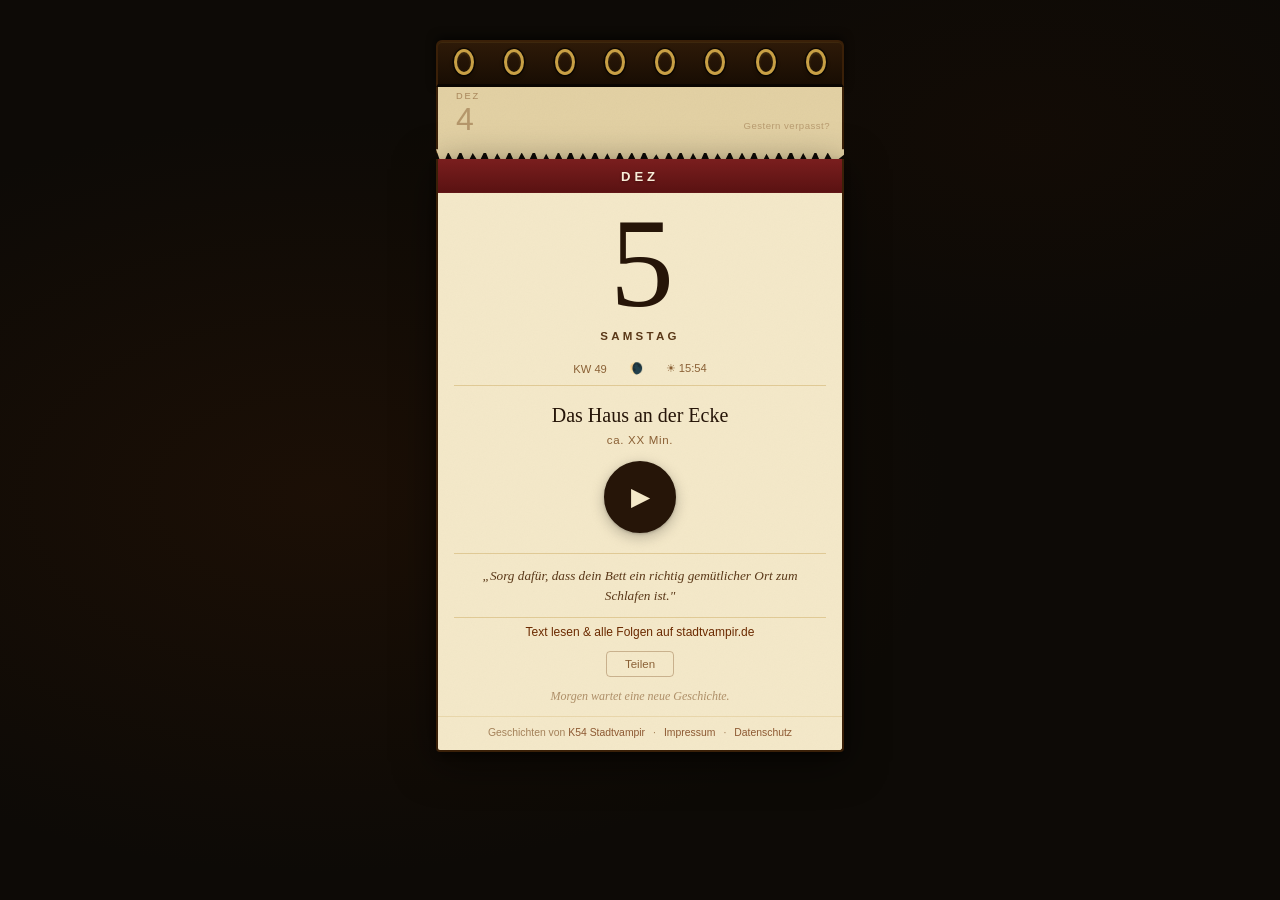
==== index.html @ f0dd59d2 "Projektstruktur aufgeräumt, Bilder weboptimiert - blatt.jpg (177 KB) → blatt.webp (32 KB), −82% Date" ====
<!DOCTYPE html>
<html lang="de">
<head>
  <meta charset="UTF-8">
  <meta name="viewport" content="width=device-width, initial-scale=1.0">
  <title>Einschlafkalender – jeden Abend eine Geschichte zum Einschlafen</title>
  <meta name="description"
        content="Jeden Abend eine neue Hörgeschichte zum Einschlafen. Kostenlos, werbefrei, ohne Anmeldung – einfach Play drücken und zur Ruhe kommen.">

  <!-- Open Graph -->
  <meta property="og:type"        content="website">
  <meta property="og:url"         content="https://einschlafkalender.de/">
  <meta property="og:title"       content="Einschlafkalender – jeden Abend eine Geschichte zum Einschlafen">
  <meta property="og:description" content="Jeden Abend eine neue Hörgeschichte zum Einschlafen. Kostenlos, werbefrei, ohne Anmeldung.">
  <meta property="og:image"       content="https://einschlafkalender.de/assets/og-image.jpg">

  <link rel="canonical" href="https://einschlafkalender.de/">
  <link rel="icon" href="assets/favicon.ico" type="image/x-icon">

  <!-- JSON-LD wird von app.js befüllt -->
  <script type="application/ld+json" id="jsonld"></script>

  <link rel="stylesheet" href="style.css">
</head>
<body>
  <main>
    <div class="calendar-wrapper">

      <!-- Bindung / Metallschiene -->
      <div class="cal-binding" aria-hidden="true">
        <div class="cal-rings">
          <span class="cal-ring"></span>
          <span class="cal-ring"></span>
          <span class="cal-ring"></span>
          <span class="cal-ring"></span>
          <span class="cal-ring"></span>
          <span class="cal-ring"></span>
          <span class="cal-ring"></span>
          <span class="cal-ring"></span>
        </div>
      </div>

      <!-- Papierrest: gestern, abgerissen – Klick zeigt Gestern-Overlay -->
      <button class="cal-remnant"
              id="cal-remnant"
              aria-label="Gestern verpasst? Blatt von gestern anzeigen">
        <span class="cal-remnant-month" id="remnant-month"></span>
        <span class="cal-remnant-day"   id="remnant-day"></span>
        <span class="cal-remnant-hint"  aria-hidden="true">Gestern verpasst?</span>
      </button>

      <!-- Kalenderblatt: heute -->
      <div class="cal-page" id="cal-page">

        <div class="cal-page-month"   id="page-month"   aria-hidden="true">OKT</div>
        <div class="cal-page-day"     id="page-day"     role="heading" aria-level="1">25</div>
        <div class="cal-page-weekday" id="page-weekday" aria-hidden="true">SAMSTAG</div>
        <div class="cal-page-holiday" id="page-holiday" aria-live="polite"></div>

        <div class="cal-page-meta" aria-label="Kalenderinformationen">
          <span id="page-kw"     title="Kalenderwoche"></span>
          <span id="page-moon"   title="Mondphase"></span>
          <span id="page-sunset" title="Sonnenuntergang Hamburg"></span>
        </div>

        <hr class="cal-divider">

        <!-- Geschichte des Tages -->
        <section class="cal-story" aria-label="Geschichte des Tages">

          <h2 class="cal-story-title" id="story-title">Wird geladen …</h2>
          <p  class="cal-story-meta"  id="story-meta"></p>

          <audio id="audio" preload="none"></audio>

          <button class="cal-play-btn" id="play-btn" aria-label="Abspielen">
            <span id="play-icon" aria-hidden="true">&#9654;</span>
          </button>

          <!-- Fortschritt + Skip (erst nach Play sichtbar) -->
          <div class="cal-progress-wrap" id="progress-wrap" hidden>
            <div class="cal-time" id="time-display" aria-live="off">0:00 / 0:00</div>
            <div class="cal-skip-btns">
              <button class="cal-skip" id="skip-back" aria-label="15 Sekunden zurück">−15s</button>
              <button class="cal-skip" id="skip-fwd"  aria-label="15 Sekunden vor">+15s</button>
            </div>
          </div>

          <!-- Sleep-Timer (erst nach Play sichtbar) -->
          <div class="cal-timer" id="timer-section" hidden>
            <p class="cal-timer-label">Ausschalten nach:</p>
            <div class="cal-timer-btns">
              <button class="cal-timer-btn" data-min="15"
                      onclick="setTimer(15)">15 Min</button>
              <button class="cal-timer-btn" data-min="30"
                      onclick="setTimer(30)">30 Min</button>
              <button class="cal-timer-btn" data-min="45"
                      onclick="setTimer(45)">45 Min</button>
              <button class="cal-timer-btn" id="timer-end-btn"
                      onclick="setTimer(0)">Ende</button>
            </div>
            <p class="cal-timer-status" id="timer-status" aria-live="polite"></p>
          </div>

        </section>

        <hr class="cal-divider">

        <!-- Gute-Nacht-Spruch -->
        <blockquote class="cal-quote" id="cal-quote"></blockquote>

        <hr class="cal-divider">

        <!-- Link + Teilen -->
        <div class="cal-actions">
          <a href="#" id="story-link" class="cal-link"
             target="_blank" rel="noopener noreferrer">
            Text lesen &amp; alle Folgen auf stadtvampir.de
          </a>
          <div class="cal-share-btns">
            <button class="cal-share-btn" id="share-btn">Teilen</button>
          </div>
        </div>

        <p class="cal-tomorrow">Morgen wartet eine neue Geschichte.</p>

        <footer class="cal-footer">
          <span>Geschichten von
            <a href="https://www.stadtvampir.de" target="_blank" rel="noopener">K54 Stadtvampir</a>
          </span>
          <span aria-hidden="true">&middot;</span>
          <a href="impressum.html">Impressum</a>
          <span aria-hidden="true">&middot;</span>
          <a href="datenschutz.html">Datenschutz</a>
        </footer>

      </div><!-- /.cal-page -->
    </div><!-- /.calendar-wrapper -->


    <!-- Gestern-Overlay -->
    <div class="cal-yesterday-overlay"
         id="yesterday-overlay"
         hidden
         role="dialog"
         aria-modal="true"
         aria-labelledby="yesterday-title">
      <div class="cal-yesterday-page">
        <button class="cal-overlay-close"
                id="overlay-close"
                aria-label="Schließen">&times;</button>

        <div class="cal-page-month"   id="yd-month"></div>
        <div class="cal-page-day"     id="yd-day"></div>
        <div class="cal-page-weekday" id="yd-weekday"></div>
        <div class="cal-page-holiday" id="yd-holiday"></div>

        <h2 class="cal-story-title" id="yesterday-title"></h2>
        <p  class="cal-story-meta"  id="yd-meta"></p>

        <audio id="yd-audio" preload="none"></audio>

        <button class="cal-play-btn cal-play-btn--small"
                id="yd-play-btn"
                aria-label="Abspielen">&#9654;</button>

        <a href="#" id="yd-link" class="cal-link"
           target="_blank" rel="noopener noreferrer"
           style="display:block;margin-top:14px">
          Text lesen auf stadtvampir.de
        </a>
      </div>
    </div>


    <!-- Weiterhören-Dialog -->
    <div class="cal-resume"
         id="resume-dialog"
         hidden
         role="alertdialog"
         aria-labelledby="resume-text">
      <p id="resume-text"></p>
      <div class="cal-resume-btns">
        <button id="resume-continue">Weiterhören</button>
        <button id="resume-restart">Von vorn</button>
      </div>
    </div>

  </main>

  <script src="app.js"></script>
</body>
</html>
---- style.css ----
/* ═══════════════════════════════════════════════════════════════════════════
   Einschlafkalender – style.css
   Abreißkalender-Design, dunkel & warm, mobile-first
   ═══════════════════════════════════════════════════════════════════════════ */

*, *::before, *::after {
  box-sizing: border-box;
  margin: 0;
  padding: 0;
}

:root {
  --bg:            #0d0a06;
  --page-bg:       #f4e8c8;
  --page-bg-old:   #e2d0a2;
  --binding:       #1a0d04;
  --binding-border:#3a2008;
  --ring:          #c8a045;
  --month-bg-top:  #7a1e1e;
  --month-bg-bot:  #5a1212;
  --month-text:    #f8edd8;
  --text:          #261508;
  --text-mid:      #5a3818;
  --text-light:    #8a6035;
  --red:           #be2020;
  --divider:       #c8a458;
  --play-bg:       #261508;
  --play-fg:       #f4e8c8;
  --shadow:        rgba(0,0,0,0.55);
}

/* ── Grundlayout ─────────────────────────────────────────────────────────── */
html { font-size: 16px; }

body {
  background-color: var(--bg);
  background-image:
    radial-gradient(ellipse 70% 60% at 25% 55%, rgba(55,25,5,0.35) 0%, transparent 70%),
    radial-gradient(ellipse 50% 40% at 80% 15%, rgba(35,15,3,0.25) 0%, transparent 60%);
  min-height: 100dvh;
  display: flex;
  align-items: flex-start;
  justify-content: center;
  padding: 1.2rem 0 4rem;
  font-family: Georgia, 'Times New Roman', serif;
  color: var(--text);
}

main {
  width: 100%;
  max-width: 440px;
  padding: 0 0.75rem;
}

/* ── Kalender-Wrapper ────────────────────────────────────────────────────── */
.calendar-wrapper {
  position: relative;
}

/* ── Bindung (Metallschiene oben) ────────────────────────────────────────── */
.cal-binding {
  background: linear-gradient(180deg, #2e1a08 0%, #180d03 100%);
  border: 2px solid var(--binding-border);
  border-bottom: 3px solid #0a0602;
  border-radius: 6px 6px 0 0;
  padding: 7px 14px 9px;
  box-shadow:
    0 -3px 10px rgba(0,0,0,0.6),
    inset 0 1px 0 rgba(255,200,80,0.08);
}

.cal-rings {
  display: flex;
  justify-content: space-between;
  align-items: center;
  padding: 0 2px;
}

.cal-ring {
  display: block;
  width: 20px;
  height: 26px;
  border-radius: 50%;
  border: 3px solid var(--ring);
  background: transparent;
  box-shadow:
    0 0 0 1.5px rgba(0,0,0,0.6),
    inset 0 1px 3px rgba(255,220,100,0.15),
    0 2px 4px rgba(0,0,0,0.4);
  flex-shrink: 0;
}

/* ── Papierrest (altes Blatt, abgerissen) ────────────────────────────────── */
.cal-remnant {
  display: block;
  width: 100%;
  background: var(--page-bg-old);
  border: 2px solid var(--binding-border);
  border-top: none;
  border-bottom: none;
  cursor: pointer;
  padding: 5px 18px 18px;
  text-align: left;
  position: relative;
  /* leicht gelblicher als das aktuelle Blatt */
  background-image: url("data:image/svg+xml,%3Csvg xmlns='http://www.w3.org/2000/svg' width='180' height='180'%3E%3Cfilter id='n'%3E%3CfeTurbulence type='fractalNoise' baseFrequency='0.8' numOctaves='4' stitchTiles='stitch'/%3E%3CfeColorMatrix type='saturate' values='0'/%3E%3C/filter%3E%3Crect width='180' height='180' filter='url(%23n)' opacity='0.05'/%3E%3C/svg%3E");
}

.cal-remnant:focus-visible {
  outline: 2px solid var(--ring);
  outline-offset: -2px;
}

/* Abgerissene untere Kante des Papierrests */
.cal-remnant::after {
  content: '';
  position: absolute;
  bottom: -14px;
  left: -2px;
  right: -2px;
  height: 18px;
  background: var(--page-bg-old);
  z-index: 3;
  clip-path: polygon(
    0% 0%,
    1.5% 95%, 3% 15%, 4.5% 80%, 6% 8%,
    7.5% 88%, 9% 20%, 10.5% 75%, 12% 5%,
    13.5% 90%, 15% 22%, 16.5% 82%, 18% 10%,
    19.5% 85%, 21% 18%, 22.5% 78%, 24% 6%,
    25.5% 92%, 27% 25%, 28.5% 88%, 30% 12%,
    31.5% 80%, 33% 5%,  34.5% 88%, 36% 20%,
    37.5% 82%, 39% 8%,  40.5% 86%, 42% 22%,
    43.5% 90%, 45% 10%, 46.5% 78%, 48% 15%,
    49.5% 85%, 51% 5%,  52.5% 80%, 54% 28%,
    55.5% 88%, 57% 12%, 58.5% 75%, 60% 8%,
    61.5% 90%, 63% 20%, 64.5% 82%, 66% 5%,
    67.5% 88%, 69% 22%, 70.5% 78%, 72% 10%,
    73.5% 85%, 75% 18%, 76.5% 80%, 78% 6%,
    79.5% 92%, 81% 25%, 82.5% 85%, 84% 12%,
    85.5% 78%, 87% 5%,  88.5% 88%, 90% 20%,
    91.5% 82%, 93% 8%,  94.5% 86%, 96% 18%,
    97.5% 75%, 100% 30%,
    100% 0%
  );
}

.cal-remnant-month {
  display: block;
  font-family: Arial, Helvetica, sans-serif;
  font-size: 0.58rem;
  letter-spacing: 0.2em;
  color: var(--text-light);
  opacity: 0.65;
  line-height: 1;
  margin-bottom: 2px;
}

.cal-remnant-day {
  display: block;
  font-size: 2rem;
  color: var(--text-light);
  opacity: 0.5;
  line-height: 1;
}

.cal-remnant-hint {
  position: absolute;
  right: 12px;
  bottom: 22px;
  font-family: Arial, sans-serif;
  font-size: 0.6rem;
  color: var(--text-light);
  opacity: 0.45;
  letter-spacing: 0.05em;
}

/* ── Kalenderblatt (aktueller Tag) ───────────────────────────────────────── */
.cal-page {
  background-color: var(--page-bg);
  background-image: url("data:image/svg+xml,%3Csvg xmlns='http://www.w3.org/2000/svg' width='220' height='220'%3E%3Cfilter id='n'%3E%3CfeTurbulence type='fractalNoise' baseFrequency='0.72' numOctaves='4' stitchTiles='stitch'/%3E%3CfeColorMatrix type='saturate' values='0'/%3E%3C/filter%3E%3Crect width='220' height='220' filter='url(%23n)' opacity='0.04'/%3E%3C/svg%3E");
  border: 2px solid var(--binding-border);
  border-top: none;
  border-radius: 0 0 4px 4px;
  box-shadow:
    0 10px 40px var(--shadow),
    0 3px 6px rgba(0,0,0,0.3),
    inset 0 1px 0 rgba(255,245,210,0.4);
  position: relative;
  z-index: 4;
  margin-top: 6px;
  overflow: hidden;
}

/* Abreiß-Animation */
@keyframes tearIn {
  0%   { transform: translateY(-10px) rotate(-0.4deg); opacity: 0.85; }
  45%  { transform: translateY(3px) rotate(0.2deg); }
  70%  { transform: translateY(-1px) rotate(-0.05deg); }
  100% { transform: translateY(0) rotate(0deg); opacity: 1; }
}

.cal-page.tearing {
  animation: tearIn 0.65s cubic-bezier(0.23, 1, 0.32, 1) forwards;
}

@media (prefers-reduced-motion: reduce) {
  .cal-page.tearing { animation: none; }
}

/* ── Monat-Header ────────────────────────────────────────────────────────── */
.cal-page-month {
  background: linear-gradient(180deg, var(--month-bg-top) 0%, var(--month-bg-bot) 100%);
  color: var(--month-text);
  text-align: center;
  padding: 10px 16px 8px;
  font-family: Arial, Helvetica, sans-serif;
  font-size: 0.82rem;
  font-weight: 700;
  letter-spacing: 0.3em;
  text-shadow: 0 1px 3px rgba(0,0,0,0.35);
  border-bottom: 1px solid rgba(0,0,0,0.2);
}

/* ── Tageszahl ───────────────────────────────────────────────────────────── */
.cal-page-day {
  display: block;
  text-align: center;
  font-size: clamp(5.5rem, 24vw, 8rem);
  font-family: Georgia, 'Times New Roman', serif;
  font-weight: normal;
  color: var(--text);
  line-height: 0.95;
  padding: 10px 16px 2px;
  letter-spacing: -3px;
  transition: color 0.1s;
}

.cal-page-day.is-red {
  color: var(--red);
}

/* ── Wochentag ───────────────────────────────────────────────────────────── */
.cal-page-weekday {
  display: block;
  text-align: center;
  font-family: Arial, Helvetica, sans-serif;
  font-size: 0.72rem;
  font-weight: 700;
  letter-spacing: 0.28em;
  color: var(--text-mid);
  padding: 3px 16px 2px;
}

/* ── Feiertag / Besonderer Tag ───────────────────────────────────────────── */
.cal-page-holiday {
  display: block;
  text-align: center;
  font-family: Arial, Helvetica, sans-serif;
  font-size: 0.68rem;
  font-weight: 400;
  letter-spacing: 0.08em;
  color: var(--red);
  min-height: 1.4em;
  padding: 0 16px 4px;
}

/* ── Meta-Zeile: KW · Mond · Sonnenuntergang ────────────────────────────── */
.cal-page-meta {
  display: flex;
  justify-content: center;
  align-items: center;
  gap: 1.4rem;
  padding: 3px 16px 10px;
  font-family: Arial, Helvetica, sans-serif;
  font-size: 0.7rem;
  color: var(--text-light);
}

/* ── Trennlinie ──────────────────────────────────────────────────────────── */
.cal-divider {
  border: none;
  border-top: 1px solid var(--divider);
  margin: 0 16px;
  opacity: 0.45;
}

/* ── Geschichte des Tages ────────────────────────────────────────────────── */
.cal-story {
  padding: 16px 20px 10px;
  text-align: center;
}

.cal-story-title {
  font-family: Georgia, 'Times New Roman', serif;
  font-size: 1.25rem;
  font-weight: normal;
  color: var(--text);
  line-height: 1.35;
  margin-bottom: 5px;
}

.cal-story-meta {
  font-family: Arial, Helvetica, sans-serif;
  font-size: 0.72rem;
  color: var(--text-light);
  letter-spacing: 0.06em;
  margin-bottom: 14px;
  min-height: 1.1em;
}

/* ── Play-Button ─────────────────────────────────────────────────────────── */
.cal-play-btn {
  display: flex;
  align-items: center;
  justify-content: center;
  width: 72px;
  height: 72px;
  margin: 0 auto 10px;
  border-radius: 50%;
  border: 2px solid var(--play-bg);
  background: var(--play-bg);
  color: var(--play-fg);
  font-size: 1.55rem;
  cursor: pointer;
  box-shadow:
    0 4px 14px rgba(0,0,0,0.25),
    0 1px 3px rgba(0,0,0,0.2);
  transition: background 0.18s, transform 0.1s;
}

@keyframes pulse {
  0%, 100% { box-shadow: 0 4px 14px rgba(0,0,0,0.25), 0 0 0 0 rgba(38,21,8,0.18); }
  50%       { box-shadow: 0 4px 14px rgba(0,0,0,0.25), 0 0 0 9px rgba(38,21,8,0); }
}

.cal-play-btn:not([data-playing="true"]) {
  animation: pulse 2.8s ease-in-out infinite;
}

@media (prefers-reduced-motion: reduce) {
  .cal-play-btn { animation: none !important; }
}

.cal-play-btn:hover {
  background: #4a2c10;
  transform: scale(1.06);
}

.cal-play-btn:focus-visible {
  outline: 3px solid var(--ring);
  outline-offset: 3px;
}

/* ── Fortschritt & Skip-Buttons ──────────────────────────────────────────── */
.cal-progress-wrap {
  text-align: center;
  margin-bottom: 10px;
}

.cal-time {
  font-family: 'Courier New', monospace;
  font-size: 0.75rem;
  color: var(--text-light);
  margin-bottom: 7px;
}

.cal-skip-btns {
  display: flex;
  justify-content: center;
  gap: 10px;
}

.cal-skip {
  background: transparent;
  border: 1px solid rgba(138,96,53,0.4);
  border-radius: 4px;
  color: var(--text-light);
  font-family: Arial, sans-serif;
  font-size: 0.68rem;
  padding: 4px 11px;
  cursor: pointer;
  transition: background 0.15s;
}

.cal-skip:hover { background: rgba(38,21,8,0.08); }
.cal-skip:focus-visible { outline: 2px solid var(--ring); outline-offset: 2px; }

/* ── Sleep-Timer ─────────────────────────────────────────────────────────── */
.cal-timer {
  padding: 8px 20px 6px;
  text-align: center;
}

.cal-timer-label {
  font-family: Arial, sans-serif;
  font-size: 0.68rem;
  color: var(--text-light);
  letter-spacing: 0.06em;
  margin-bottom: 8px;
}

.cal-timer-btns {
  display: flex;
  justify-content: center;
  gap: 7px;
  flex-wrap: wrap;
}

.cal-timer-btn {
  background: transparent;
  border: 1px solid rgba(138,96,53,0.5);
  border-radius: 4px;
  color: var(--text-mid);
  font-family: Arial, sans-serif;
  font-size: 0.7rem;
  padding: 5px 11px;
  cursor: pointer;
  transition: background 0.15s, color 0.15s, border-color 0.15s;
}

.cal-timer-btn:hover,
.cal-timer-btn.active {
  background: var(--play-bg);
  color: var(--play-fg);
  border-color: var(--play-bg);
}

.cal-timer-btn:focus-visible { outline: 2px solid var(--ring); outline-offset: 2px; }

.cal-timer-status {
  font-family: Arial, sans-serif;
  font-size: 0.68rem;
  color: var(--text-light);
  margin-top: 7px;
  min-height: 1.1em;
  font-style: italic;
}

/* ── Gute-Nacht-Spruch ───────────────────────────────────────────────────── */
.cal-quote {
  font-family: Georgia, 'Times New Roman', serif;
  font-style: italic;
  font-size: 0.83rem;
  color: var(--text-mid);
  line-height: 1.55;
  text-align: center;
  padding: 12px 24px 10px;
  quotes: '„' '"';
}

.cal-quote:not(:empty)::before { content: open-quote; }
.cal-quote:not(:empty)::after  { content: close-quote; }

/* ── Link & Teilen ───────────────────────────────────────────────────────── */
.cal-actions {
  padding: 4px 20px 8px;
  text-align: center;
}

.cal-link {
  display: inline-block;
  color: #6b2a00;
  font-family: Arial, sans-serif;
  font-size: 0.75rem;
  text-decoration: none;
  line-height: 1.45;
  margin-bottom: 10px;
}

.cal-link:hover { text-decoration: underline; }
.cal-link:focus-visible { outline: 2px solid var(--ring); outline-offset: 2px; }

.cal-share-btns { display: flex; justify-content: center; gap: 8px; }

.cal-share-btn {
  background: transparent;
  border: 1px solid rgba(138,96,53,0.4);
  border-radius: 4px;
  color: var(--text-light);
  font-family: Arial, sans-serif;
  font-size: 0.72rem;
  padding: 6px 18px;
  cursor: pointer;
  transition: background 0.15s;
}

.cal-share-btn:hover { background: rgba(38,21,8,0.08); }
.cal-share-btn:focus-visible { outline: 2px solid var(--ring); outline-offset: 2px; }

/* ── Morgen-Zeile ────────────────────────────────────────────────────────── */
.cal-tomorrow {
  text-align: center;
  font-family: Georgia, serif;
  font-style: italic;
  font-size: 0.75rem;
  color: var(--text-light);
  padding: 4px 20px 12px;
  opacity: 0.65;
}

/* ── Seiten-Footer ───────────────────────────────────────────────────────── */
.cal-footer {
  border-top: 1px solid rgba(200,164,88,0.35);
  padding: 10px 16px 12px;
  display: flex;
  flex-wrap: wrap;
  justify-content: center;
  align-items: center;
  gap: 4px 8px;
  font-family: Arial, Helvetica, sans-serif;
  font-size: 0.65rem;
  color: var(--text-light);
  opacity: 0.75;
}

.cal-footer a { color: #6b2a00; text-decoration: none; }
.cal-footer a:hover { text-decoration: underline; }

/* ── Gestern-Overlay ─────────────────────────────────────────────────────── */
.cal-yesterday-overlay {
  position: fixed;
  inset: 0;
  background: rgba(0,0,0,0.82);
  z-index: 200;
  display: flex;
  align-items: center;
  justify-content: center;
  padding: 1rem;
}

.cal-yesterday-overlay[hidden] { display: none; }

.cal-yesterday-page {
  background-color: var(--page-bg-old);
  background-image: url("data:image/svg+xml,%3Csvg xmlns='http://www.w3.org/2000/svg' width='180' height='180'%3E%3Cfilter id='n'%3E%3CfeTurbulence type='fractalNoise' baseFrequency='0.8' numOctaves='4' stitchTiles='stitch'/%3E%3CfeColorMatrix type='saturate' values='0'/%3E%3C/filter%3E%3Crect width='180' height='180' filter='url(%23n)' opacity='0.05'/%3E%3C/svg%3E");
  max-width: 380px;
  width: 100%;
  border-radius: 4px;
  padding: 24px 20px 20px;
  position: relative;
  text-align: center;
  box-shadow: 0 12px 40px rgba(0,0,0,0.55);
}

.cal-overlay-close {
  position: absolute;
  top: 8px;
  right: 12px;
  background: none;
  border: none;
  font-size: 1.6rem;
  color: var(--text-light);
  cursor: pointer;
  line-height: 1;
  padding: 4px;
}

.cal-overlay-close:focus-visible { outline: 2px solid var(--ring); border-radius: 2px; }

/* ── Weiterhören-Dialog ──────────────────────────────────────────────────── */
.cal-resume {
  position: fixed;
  bottom: 1.2rem;
  left: 50%;
  transform: translateX(-50%);
  background: #1e1005;
  color: #f4e8c8;
  padding: 14px 20px 16px;
  border-radius: 10px;
  text-align: center;
  z-index: 100;
  width: calc(100% - 2.4rem);
  max-width: 380px;
  box-shadow: 0 6px 28px rgba(0,0,0,0.55);
  font-family: Arial, sans-serif;
  font-size: 0.83rem;
  line-height: 1.4;
  border: 1px solid rgba(200,160,70,0.25);
}

.cal-resume[hidden] { display: none; }

.cal-resume p { margin-bottom: 12px; }

.cal-resume-btns { display: flex; justify-content: center; gap: 10px; }

.cal-resume-btns button {
  padding: 8px 18px;
  border-radius: 5px;
  cursor: pointer;
  font-family: Arial, sans-serif;
  font-size: 0.8rem;
  border: 1px solid var(--ring);
  background: transparent;
  color: var(--ring);
  transition: background 0.15s;
}

.cal-resume-btns button:hover { background: rgba(200,160,69,0.15); }
.cal-resume-btns button:focus-visible { outline: 2px solid var(--ring); outline-offset: 2px; }

/* ── Desktop ─────────────────────────────────────────────────────────────── */
@media (min-width: 500px) {
  main { padding: 0 1rem; }
  .cal-page-day { letter-spacing: -4px; }
}

@media (min-width: 700px) {
  body { padding-top: 2.5rem; }
}

/* ── Text-Seiten (Impressum, Datenschutz) ────────────────────────────────── */
.text-page {
  max-width: 600px;
  margin: 0 auto;
  padding: 2rem 1.2rem 4rem;
  color: #f0dfc0;
  font-family: Georgia, serif;
  font-size: 0.95rem;
  line-height: 1.7;
}
.text-page h1 {
  font-size: 1.5rem;
  font-weight: normal;
  margin-bottom: 1.5rem;
  color: #f4e8c8;
}
.text-page h2 {
  font-size: 1rem;
  font-weight: bold;
  margin-top: 1.8rem;
  margin-bottom: 0.4rem;
  font-family: Arial, sans-serif;
  letter-spacing: 0.05em;
  color: #c8a458;
}
.text-page p   { margin-bottom: 0.8rem; }
.text-page ul  { padding-left: 1.4rem; margin-bottom: 0.8rem; }
.text-page li  { margin-bottom: 0.3rem; }
.text-page a   { color: #c8a458; }
.text-page .back {
  display: inline-block;
  margin-bottom: 2rem;
  font-family: Arial, sans-serif;
  font-size: 0.78rem;
  color: #8a6035;
  text-decoration: none;
}
.text-page .back:hover { text-decoration: underline; }
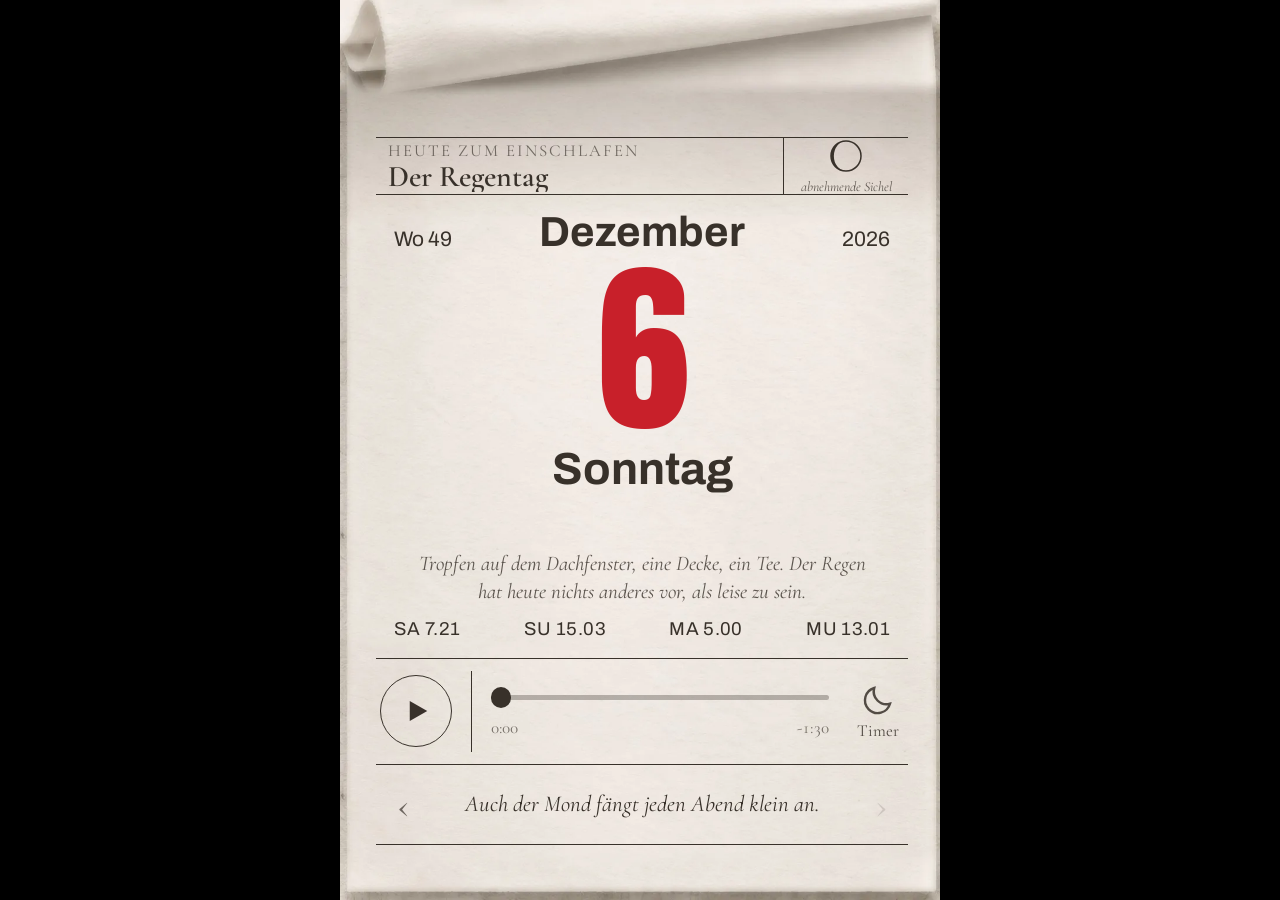
==== commit f34c1730: "index.html auf neues Widget-Design umgestellt, Altlasten entfernt - widget.html → index.html (Papier" ====
--- a/index.html
+++ b/index.html
@@ -1,193 +1,537 @@
-<!DOCTYPE html>
+<!doctype html>
 <html lang="de">
 <head>
-  <meta charset="UTF-8">
-  <meta name="viewport" content="width=device-width, initial-scale=1.0">
-  <title>Einschlafkalender – jeden Abend eine Geschichte zum Einschlafen</title>
-  <meta name="description"
-        content="Jeden Abend eine neue Hörgeschichte zum Einschlafen. Kostenlos, werbefrei, ohne Anmeldung – einfach Play drücken und zur Ruhe kommen.">
-
-  <!-- Open Graph -->
-  <meta property="og:type"        content="website">
-  <meta property="og:url"         content="https://einschlafkalender.de/">
-  <meta property="og:title"       content="Einschlafkalender – jeden Abend eine Geschichte zum Einschlafen">
-  <meta property="og:description" content="Jeden Abend eine neue Hörgeschichte zum Einschlafen. Kostenlos, werbefrei, ohne Anmeldung.">
-  <meta property="og:image"       content="https://einschlafkalender.de/assets/og-image.jpg">
-
-  <link rel="canonical" href="https://einschlafkalender.de/">
-  <link rel="icon" href="assets/favicon.ico" type="image/x-icon">
-
-  <!-- JSON-LD wird von app.js befüllt -->
-  <script type="application/ld+json" id="jsonld"></script>
-
-  <link rel="stylesheet" href="style.css">
+<meta charset="utf-8">
+<meta name="viewport" content="width=device-width, initial-scale=1, viewport-fit=cover">
+<meta name="theme-color" content="#000000">
+<title>Schlaf Kalender</title>
+<link rel="preconnect" href="https://fonts.googleapis.com">
+<link href="https://fonts.googleapis.com/css2?family=Anton&family=Archivo:wght@400;600;700&family=Cormorant+Garamond:ital,wght@0,400;0,600;1,400&display=swap" rel="stylesheet">
+<style>
+  /* =========================================================
+     EINSTELLUNGEN
+     --sheet-image: hier dein Hintergrundbild eintragen, z. B.
+       --sheet-image: url("img/blatt.jpg");
+     Am besten eine Version NUR mit Papier + eingerollter Ecke,
+     ohne gezeichnete Linien/Player – die macht die Seite selbst.
+     ========================================================= */
+  :root{
+    --ink:#38312a;
+    --ink-soft:rgba(56,49,42,.32);
+    --red:#c8202a;      /* Sonn- und Feiertage */
+    --paper:#f3efe8;
+    --sheet-image:url("assets/blatt.webp");  /* oder: url("img/blatt.jpg") */
+    --dim-delay:10;      /* Sekunden bis zum Abdunkeln */
+  }
+  *{box-sizing:border-box;margin:0;padding:0}
+  html,body{height:100%;background:#000}
+  body{
+    display:flex;align-items:center;justify-content:center;
+    font-family:"Cormorant Garamond",Georgia,serif;color:var(--ink);
+    overflow:hidden;-webkit-tap-highlight-color:transparent;
+    -webkit-user-select:none;user-select:none;
+  }
+  button{font:inherit;color:inherit;background:none;border:0;cursor:pointer}
+
+  /* ---------- Blatt (2:3, wie das Hintergrundbild) ---------- */
+  .sheet{
+    position:relative;aspect-ratio:2/3;
+    height:min(100svh,150vw);
+    container-type:inline-size;
+  }
+  .page{
+    position:absolute;inset:0;
+    background:var(--sheet-image),var(--paper);
+    background-size:100% 100%;background-position:center;
+    box-shadow:0 0 60px rgba(0,0,0,.6);
+    overflow:hidden;
+  }
+  /* eingerollte Ecke oben (nur Platzhalter, entfällt mit eigenem Bild) */
+  .curl{
+    position:absolute;left:0;right:0;top:0;height:6.5%;
+    background:linear-gradient(to bottom,#f2ebdf 0%,#e6dccb 55%,#cfc3ae 100%);
+    box-shadow:0 .6cqw 1.4cqw rgba(0,0,0,.18);
+    border-bottom-right-radius:60% 100%;
+  }
+  .curl::before{
+    content:"";position:absolute;left:0;top:0;width:7%;height:150%;
+    border-radius:0 0 50% 50%;
+    background:radial-gradient(circle at 60% 40%,#f5efe4,#d4c8b3 70%);
+    box-shadow:.4cqw .6cqw 1cqw rgba(0,0,0,.2);
+  }
+  .has-image .curl{display:none}
+
+
+  /* ---------- Kopf: Titel | Tageszahl ---------- */
+  .head{
+    position:absolute;top:15.2%;height:6.45%;left:6%;right:5.3%;
+    border-top:1px solid var(--ink);border-bottom:1px solid var(--ink);
+    display:grid;grid-template-columns:1fr 23.5%;
+  }
+  .head .title{display:flex;flex-direction:column;justify-content:center;padding-left:2cqw;min-width:0}
+  .label{font-size:2.8cqw;letter-spacing:.12em;text-transform:uppercase;opacity:.65}
+  .story{font-size:5cqw;font-weight:600;line-height:1.05;white-space:nowrap;overflow:hidden;text-overflow:ellipsis}
+  .head .date{border-left:1px solid var(--ink);display:flex;flex-direction:column;align-items:center;justify-content:center;line-height:.9}
+  .head .date svg{width:6cqw;height:6cqw}
+  .moonname{font-size:2.3cqw;font-style:italic;opacity:.75;margin-top:.8cqw;text-align:center;line-height:1.1}
+
+  /* ---------- Mittelfläche: Abreißkalender-Datum ---------- */
+  .body{
+    position:absolute;top:21.6%;bottom:26.9%;left:6%;right:5.3%;
+    padding:2.5cqw 3cqw 3.2cqw;overflow:hidden;display:flex;flex-direction:column;align-items:center;
+    text-align:center;font-family:"Archivo","Helvetica Neue",Arial,sans-serif;
+  }
+  .body > *{flex-shrink:0}
+  .toprow{width:100%;display:grid;grid-template-columns:1fr auto 1fr;align-items:baseline;font-size:3.5cqw}
+  .toprow span:first-child{text-align:left}
+  .toprow span:last-child{text-align:right}
+  .monthlong{font-size:7cqw;font-weight:700}
+  .bignum{
+    font-family:"Anton","Oswald","Arial Narrow",Impact,sans-serif;font-weight:400;
+    font-size:31cqw;line-height:.98;letter-spacing:-.01em;margin:.5cqw 0 0;
+  }
+  .rot .bignum{color:var(--red)}
+  .bigday{font-size:7.5cqw;font-weight:700;margin-top:.5cqw}
+  .feiertag{font-size:3.4cqw;font-weight:600;margin-top:.6cqw}
+  .feiertag:empty{display:none}
+  .teaser{font-family:"Cormorant Garamond",Georgia,serif;font-size:3.5cqw;line-height:1.35;font-style:italic;opacity:.8;margin-top:auto;padding-top:1.5cqw;max-width:76cqw;
+    display:-webkit-box;-webkit-line-clamp:3;-webkit-box-orient:vertical;overflow:hidden}
+  .astro{width:100%;display:flex;justify-content:space-between;font-size:3.1cqw;margin-top:2cqw;letter-spacing:.02em}
+
+  /* ---------- Player ---------- */
+  .player{
+    position:absolute;top:73.1%;height:11.9%;left:6%;right:5.3%;
+    border-top:1px solid var(--ink);border-bottom:1px solid var(--ink);
+    display:grid;grid-template-columns:auto 1px 1fr auto;align-items:center;gap:0 3.2cqw;
+  }
+  .play{
+    width:12cqw;height:12cqw;border:1.5px solid var(--ink);border-radius:50%;
+    display:grid;place-items:center;margin-left:.6cqw;
+  }
+  .play svg{width:5cqw;height:5cqw;fill:var(--ink)}
+  .divider{align-self:stretch;margin:2cqw 0;background:var(--ink)}
+  .track{display:flex;flex-direction:column;gap:1.2cqw}
+  .times{display:flex;justify-content:space-between;font-size:2.8cqw;opacity:.65;font-variant-numeric:tabular-nums}
+  input[type=range]{
+    -webkit-appearance:none;appearance:none;width:100%;height:4cqw;background:transparent;cursor:pointer;
+    --p:0%;
+  }
+  input[type=range]::-webkit-slider-runnable-track{
+    height:.8cqw;border-radius:1cqw;
+    background:linear-gradient(to right,var(--ink) var(--p),var(--ink-soft) var(--p));
+  }
+  input[type=range]::-moz-range-track{height:.8cqw;border-radius:1cqw;background:var(--ink-soft)}
+  input[type=range]::-moz-range-progress{height:.8cqw;border-radius:1cqw;background:var(--ink)}
+  input[type=range]::-webkit-slider-thumb{
+    -webkit-appearance:none;width:3.4cqw;height:3.4cqw;border-radius:50%;background:var(--ink);margin-top:-1.3cqw;border:0;
+  }
+  input[type=range]::-moz-range-thumb{width:3.4cqw;height:3.4cqw;border-radius:50%;background:var(--ink);border:0}
+  .timer{
+    display:flex;flex-direction:column;align-items:center;gap:.4cqw;min-width:10cqw;
+    font-size:2.8cqw;opacity:.85;
+  }
+  .timer svg{width:6cqw;height:6cqw;fill:none;stroke:var(--ink);stroke-width:1.6}
+  .timer.on svg{fill:var(--ink)}
+
+  /* ---------- Fuß: morgen ---------- */
+  .foot{
+    position:absolute;top:85%;height:8.9%;left:6%;right:5.3%;
+    border-bottom:1px solid var(--ink);
+    display:grid;grid-template-columns:9cqw 1fr 9cqw;align-items:center;text-align:center;
+  }
+  .foot .spruch{font-size:3.8cqw;line-height:1.25;font-style:italic;padding:0 1cqw;
+    display:-webkit-box;-webkit-line-clamp:2;-webkit-box-orient:vertical;overflow:hidden}
+  .foot button{font-size:7cqw;line-height:1;opacity:.7;height:100%}
+  .foot button:disabled{opacity:.15;cursor:default}
+
+  /* ---------- Abreißen ---------- */
+  .page.tear{animation:tear .75s cubic-bezier(.5,0,.75,0) forwards;transform-origin:0 0;z-index:5}
+  @keyframes tear{
+    30%{transform:rotate(-4deg)}
+    to{transform:translate(-15%,-115%) rotate(-18deg);opacity:.2}
+  }
+  .page.enter .body,.page.enter .head,.page.enter .foot{animation:enter .5s ease-out}
+  @keyframes enter{from{opacity:0}}
+
+  /* ---------- Nacht-Overlay (statt Displayhelligkeit) ---------- */
+  .night{
+    position:fixed;inset:0;background:#000;opacity:0;pointer-events:none;z-index:20;
+    transition:opacity .6s ease;
+  }
+  .night.on{opacity:1;pointer-events:auto;transition:opacity 4s ease}
+</style>
 </head>
 <body>
-  <main>
-    <div class="calendar-wrapper">
-
-      <!-- Bindung / Metallschiene -->
-      <div class="cal-binding" aria-hidden="true">
-        <div class="cal-rings">
-          <span class="cal-ring"></span>
-          <span class="cal-ring"></span>
-          <span class="cal-ring"></span>
-          <span class="cal-ring"></span>
-          <span class="cal-ring"></span>
-          <span class="cal-ring"></span>
-          <span class="cal-ring"></span>
-          <span class="cal-ring"></span>
-        </div>
+
+<main class="sheet" id="sheet">
+  <div class="page" id="page">
+    <div class="curl"></div>
+
+
+    <header class="head">
+      <div class="title">
+        <span class="label">Heute zum Einschlafen</span>
+        <h2 class="story" id="storyTitle"></h2>
       </div>
-
-      <!-- Papierrest: gestern, abgerissen – Klick zeigt Gestern-Overlay -->
-      <button class="cal-remnant"
-              id="cal-remnant"
-              aria-label="Gestern verpasst? Blatt von gestern anzeigen">
-        <span class="cal-remnant-month" id="remnant-month"></span>
-        <span class="cal-remnant-day"   id="remnant-day"></span>
-        <span class="cal-remnant-hint"  aria-hidden="true">Gestern verpasst?</span>
+      <div class="date" id="moonCell" title="">
+        <svg viewBox="-12 -12 24 24" id="moonIcon"></svg>
+        <span class="moonname" id="moonName"></span>
+      </div>
+    </header>
+
+    <section class="body">
+      <div class="toprow">
+        <span id="kw"></span>
+        <span class="monthlong" id="monthLong"></span>
+        <span id="year"></span>
+      </div>
+      <h1 class="bignum" id="bigNum"></h1>
+      <p class="bigday" id="bigDay"></p>
+      <p class="feiertag" id="feiertag"></p>
+      <p class="teaser" id="teaser"></p>
+      <div class="astro" title="Sonnenaufgang · Sonnenuntergang · Mondaufgang · Monduntergang (Hamburg)">
+        <span>SA <span id="sa"></span></span><span>SU <span id="su"></span></span>
+        <span>MA <span id="ma"></span></span><span>MU <span id="mu"></span></span>
+      </div>
+    </section>
+
+    <section class="player">
+      <button class="play" id="playBtn" aria-label="Abspielen">
+        <svg viewBox="0 0 24 24" id="playIcon"><path d="M7 4l14 8-14 8z"/></svg>
       </button>
-
-      <!-- Kalenderblatt: heute -->
-      <div class="cal-page" id="cal-page">
-
-        <div class="cal-page-month"   id="page-month"   aria-hidden="true">OKT</div>
-        <div class="cal-page-day"     id="page-day"     role="heading" aria-level="1">25</div>
-        <div class="cal-page-weekday" id="page-weekday" aria-hidden="true">SAMSTAG</div>
-        <div class="cal-page-holiday" id="page-holiday" aria-live="polite"></div>
-
-        <div class="cal-page-meta" aria-label="Kalenderinformationen">
-          <span id="page-kw"     title="Kalenderwoche"></span>
-          <span id="page-moon"   title="Mondphase"></span>
-          <span id="page-sunset" title="Sonnenuntergang Hamburg"></span>
-        </div>
-
-        <hr class="cal-divider">
-
-        <!-- Geschichte des Tages -->
-        <section class="cal-story" aria-label="Geschichte des Tages">
-
-          <h2 class="cal-story-title" id="story-title">Wird geladen …</h2>
-          <p  class="cal-story-meta"  id="story-meta"></p>
-
-          <audio id="audio" preload="none"></audio>
-
-          <button class="cal-play-btn" id="play-btn" aria-label="Abspielen">
-            <span id="play-icon" aria-hidden="true">&#9654;</span>
-          </button>
-
-          <!-- Fortschritt + Skip (erst nach Play sichtbar) -->
-          <div class="cal-progress-wrap" id="progress-wrap" hidden>
-            <div class="cal-time" id="time-display" aria-live="off">0:00 / 0:00</div>
-            <div class="cal-skip-btns">
-              <button class="cal-skip" id="skip-back" aria-label="15 Sekunden zurück">−15s</button>
-              <button class="cal-skip" id="skip-fwd"  aria-label="15 Sekunden vor">+15s</button>
-            </div>
-          </div>
-
-          <!-- Sleep-Timer (erst nach Play sichtbar) -->
-          <div class="cal-timer" id="timer-section" hidden>
-            <p class="cal-timer-label">Ausschalten nach:</p>
-            <div class="cal-timer-btns">
-              <button class="cal-timer-btn" data-min="15"
-                      onclick="setTimer(15)">15 Min</button>
-              <button class="cal-timer-btn" data-min="30"
-                      onclick="setTimer(30)">30 Min</button>
-              <button class="cal-timer-btn" data-min="45"
-                      onclick="setTimer(45)">45 Min</button>
-              <button class="cal-timer-btn" id="timer-end-btn"
-                      onclick="setTimer(0)">Ende</button>
-            </div>
-            <p class="cal-timer-status" id="timer-status" aria-live="polite"></p>
-          </div>
-
-        </section>
-
-        <hr class="cal-divider">
-
-        <!-- Gute-Nacht-Spruch -->
-        <blockquote class="cal-quote" id="cal-quote"></blockquote>
-
-        <hr class="cal-divider">
-
-        <!-- Link + Teilen -->
-        <div class="cal-actions">
-          <a href="#" id="story-link" class="cal-link"
-             target="_blank" rel="noopener noreferrer">
-            Text lesen &amp; alle Folgen auf stadtvampir.de
-          </a>
-          <div class="cal-share-btns">
-            <button class="cal-share-btn" id="share-btn">Teilen</button>
-          </div>
-        </div>
-
-        <p class="cal-tomorrow">Morgen wartet eine neue Geschichte.</p>
-
-        <footer class="cal-footer">
-          <span>Geschichten von
-            <a href="https://www.stadtvampir.de" target="_blank" rel="noopener">K54 Stadtvampir</a>
-          </span>
-          <span aria-hidden="true">&middot;</span>
-          <a href="impressum.html">Impressum</a>
-          <span aria-hidden="true">&middot;</span>
-          <a href="datenschutz.html">Datenschutz</a>
-        </footer>
-
-      </div><!-- /.cal-page -->
-    </div><!-- /.calendar-wrapper -->
-
-
-    <!-- Gestern-Overlay -->
-    <div class="cal-yesterday-overlay"
-         id="yesterday-overlay"
-         hidden
-         role="dialog"
-         aria-modal="true"
-         aria-labelledby="yesterday-title">
-      <div class="cal-yesterday-page">
-        <button class="cal-overlay-close"
-                id="overlay-close"
-                aria-label="Schließen">&times;</button>
-
-        <div class="cal-page-month"   id="yd-month"></div>
-        <div class="cal-page-day"     id="yd-day"></div>
-        <div class="cal-page-weekday" id="yd-weekday"></div>
-        <div class="cal-page-holiday" id="yd-holiday"></div>
-
-        <h2 class="cal-story-title" id="yesterday-title"></h2>
-        <p  class="cal-story-meta"  id="yd-meta"></p>
-
-        <audio id="yd-audio" preload="none"></audio>
-
-        <button class="cal-play-btn cal-play-btn--small"
-                id="yd-play-btn"
-                aria-label="Abspielen">&#9654;</button>
-
-        <a href="#" id="yd-link" class="cal-link"
-           target="_blank" rel="noopener noreferrer"
-           style="display:block;margin-top:14px">
-          Text lesen auf stadtvampir.de
-        </a>
+      <span class="divider"></span>
+      <div class="track">
+        <input type="range" id="seek" min="0" max="1000" value="0" aria-label="Position">
+        <div class="times"><span id="tCur">0:00</span><span id="tRest">-0:00</span></div>
       </div>
-    </div>
-
-
-    <!-- Weiterhören-Dialog -->
-    <div class="cal-resume"
-         id="resume-dialog"
-         hidden
-         role="alertdialog"
-         aria-labelledby="resume-text">
-      <p id="resume-text"></p>
-      <div class="cal-resume-btns">
-        <button id="resume-continue">Weiterhören</button>
-        <button id="resume-restart">Von vorn</button>
-      </div>
-    </div>
-
-  </main>
-
-  <script src="app.js"></script>
+      <button class="timer" id="timerBtn" aria-label="Schlaftimer">
+        <svg viewBox="0 0 24 24"><path d="M20 14.5A8.5 8.5 0 0 1 9.5 4a8.5 8.5 0 1 0 10.5 10.5z"/></svg>
+        <span id="timerLabel">Timer</span>
+      </button>
+    </section>
+
+    <footer class="foot">
+      <button id="prevBtn" aria-label="Vorheriger Tag">‹</button>
+      <span class="spruch" id="spruch"></span>
+      <button id="nextBtn" aria-label="Nächster Tag">›</button>
+    </footer>
+  </div>
+</main>
+
+<div class="night" id="night" aria-hidden="true"></div>
+<audio id="audio" preload="metadata"></audio>
+
+<script>
+/* =========================================================
+   GESCHICHTEN – später aus JSON laden (z. B. fetch('stories.json'))
+   audio: Pfad zur MP3. null = Demo-Rauschen zum Testen.
+   Platzhaltertexte – durch echte Einschlaftexte ersetzen.
+   ========================================================= */
+const STORIES = [
+  { title:"Die Berghütte", teaser:"Draußen liegt Schnee auf den Tannen, drinnen knackt das Holz im Ofen. Heute Nacht hat die Hütte nur einen Gast.", audio:null },
+  { title:"Das Baumhaus",  teaser:"Zwölf Sprossen bis nach oben. Die Blätter rascheln, und irgendwo zwischen den Ästen wartet ein Abend, der nicht enden muss.", audio:null },
+  { title:"Die Zugreise",  teaser:"Das Rattern der Schienen, ein Fenster voller Lichter, die vorbeiziehen. Niemand muss aussteigen, bevor es hell wird.", audio:null },
+  { title:"Der Regentag",  teaser:"Tropfen auf dem Dachfenster, eine Decke, ein Tee. Der Regen hat heute nichts anderes vor, als leise zu sein.", audio:null },
+];
+
+/* Spruch des Tages – Platzhalter, durch eigene Sprüche ersetzen */
+const SPRUECHE = [
+  "Der Tag darf jetzt gehen. Er hat genug getan.",
+  "Was heute liegen blieb, wartet geduldig bis morgen.",
+  "Augen zu. Den Rest erledigt die Nacht.",
+  "Auch der Mond fängt jeden Abend klein an.",
+  "Leise ist auch eine Art, glücklich zu sein.",
+  "Morgen ist ein neues Blatt.",
+  "Die Sterne haben keine Eile. Du auch nicht.",
+];
+
+/* ---------- Feiertage (Hamburg / bundesweit) ---------- */
+function easter(y){
+  const a=y%19,b=Math.floor(y/100),c=y%100,d=Math.floor(b/4),e=b%4,f=Math.floor((b+8)/25),
+        g=Math.floor((b-f+1)/3),h=(19*a+b-d-g+15)%30,i=Math.floor(c/4),k=c%4,
+        l=(32+2*e+2*i-h-k)%7,m=Math.floor((a+11*h+22*l)/451),
+        mo=Math.floor((h+l-7*m+114)/31),da=((h+l-7*m+114)%31)+1;
+  return new Date(y,mo-1,da);
+}
+function feiertag(d){
+  const y=d.getFullYear(), key=(d.getMonth()+1)+'-'+d.getDate();
+  const fix={'1-1':'Neujahr','5-1':'Tag der Arbeit','10-3':'Tag der Deutschen Einheit',
+             '10-31':'Reformationstag','12-25':'1. Weihnachtstag','12-26':'2. Weihnachtstag'};
+  if(fix[key]) return fix[key];
+  const o=easter(y), diff=Math.round((startOfDay(d)-o)/864e5);
+  return ({'-2':'Karfreitag','0':'Ostersonntag','1':'Ostermontag','39':'Christi Himmelfahrt',
+           '49':'Pfingstsonntag','50':'Pfingstmontag'})[diff] || '';
+}
+
+/* ---------- Sonne & Mond (Auf-/Untergang) ---------- */
+const ORT = { lat:53.55, lng:9.99 };   // Hamburg – hier anpassen
+const rad=Math.PI/180, dayMs=864e5, J1970=2440588, J2000=2451545, obl=rad*23.4397;
+const toDays = d => d.valueOf()/dayMs - .5 + J1970 - J2000;
+const fromJ = j => new Date((j + .5 - J1970)*dayMs);
+const ra  = (l,b) => Math.atan2(Math.sin(l)*Math.cos(obl) - Math.tan(b)*Math.sin(obl), Math.cos(l));
+const dec = (l,b) => Math.asin(Math.sin(b)*Math.cos(obl) + Math.cos(b)*Math.sin(obl)*Math.sin(l));
+function sunTimes(date){
+  const lw=rad*-ORT.lng, phi=rad*ORT.lat, J0=.0009;
+  const d=toDays(new Date(date.getFullYear(),date.getMonth(),date.getDate(),12));
+  const n=Math.round(d-J0-lw/(2*Math.PI));
+  const tr=(Ht)=>J0+(Ht+lw)/(2*Math.PI)+n;
+  const ds=tr(0), M=rad*(357.5291+.98560028*ds);
+  const L=M+rad*(1.9148*Math.sin(M)+.02*Math.sin(2*M)+.0003*Math.sin(3*M))+rad*102.9372+Math.PI;
+  const dc=dec(L,0), jt=(x)=>J2000+x+.0053*Math.sin(M)-.0069*Math.sin(2*L);
+  const w=Math.acos((Math.sin(-.833*rad)-Math.sin(phi)*Math.sin(dc))/(Math.cos(phi)*Math.cos(dc)));
+  const Jnoon=jt(ds), Jset=jt(tr(w));
+  return { rise:fromJ(Jnoon-(Jset-Jnoon)), set:fromJ(Jset) };
+}
+function moonAlt(date){
+  const lw=rad*-ORT.lng, phi=rad*ORT.lat, d=toDays(date);
+  const L=rad*(218.316+13.176396*d), M=rad*(134.963+13.064993*d), F=rad*(93.272+13.22935*d);
+  const l=L+rad*6.289*Math.sin(M), b=rad*5.128*Math.sin(F);
+  const H=rad*(280.16+360.9856235*d)-lw-ra(l,b), dc=dec(l,b);
+  let h=Math.asin(Math.sin(phi)*Math.sin(dc)+Math.cos(phi)*Math.cos(dc)*Math.cos(H));
+  return h + rad*.017/Math.tan(h+rad*10.26/(h+rad*5.10));
+}
+function moonTimes(date){
+  const t=new Date(date.getFullYear(),date.getMonth(),date.getDate()).getTime();
+  const hAt=x=>moonAlt(new Date(t+x*3600e3))-.133*rad;
+  let h0=hAt(0), rise=null, set=null;
+  for(let i=1;i<=24;i+=2){
+    const h1=hAt(i), h2=hAt(i+1), a=(h0+h2)/2-h1, b=(h2-h0)/2, xe=-b/(2*a), ye=(a*xe+b)*xe+h1, D=b*b-4*a*h1;
+    let roots=0, x1=0, x2=0;
+    if(D>=0){ const dx=Math.sqrt(D)/(Math.abs(a)*2); x1=xe-dx; x2=xe+dx;
+      if(Math.abs(x1)<=1) roots++; if(Math.abs(x2)<=1) roots++; if(x1<-1) x1=x2; }
+    if(roots===1){ if(h0<0) rise=i+x1; else set=i+x1; }
+    else if(roots===2){ rise=i+(ye<0?x2:x1); set=i+(ye<0?x1:x2); }
+    if(rise!==null && set!==null) break;
+    h0=h2;
+  }
+  return { rise: rise===null?null:new Date(t+rise*3600e3), set: set===null?null:new Date(t+set*3600e3) };
+}
+const hm = d => d && !isNaN(d) ? d.getHours()+'.'+String(d.getMinutes()).padStart(2,'0') : '–';
+function isoWeek(d){
+  const t=new Date(Date.UTC(d.getFullYear(),d.getMonth(),d.getDate()));
+  const day=t.getUTCDay()||7; t.setUTCDate(t.getUTCDate()+4-day);
+  return Math.ceil(((t-Date.UTC(t.getUTCFullYear(),0,1))/864e5+1)/7);
+}
+
+/* ---------- Helfer ---------- */
+const $ = id => document.getElementById(id);
+const audio = $('audio'), page = $('page'), night = $('night');
+const DIM_DELAY = parseFloat(getComputedStyle(document.documentElement).getPropertyValue('--dim-delay')) * 1000 || 10000;
+
+const startOfDay = d => new Date(d.getFullYear(), d.getMonth(), d.getDate());
+const addDays = (d,n) => new Date(d.getFullYear(), d.getMonth(), d.getDate()+n);
+const dayOfYear = d => Math.round((startOfDay(d) - new Date(d.getFullYear(),0,1)) / 864e5);
+const storyFor = d => STORIES[dayOfYear(d) % STORIES.length];
+const fmt = s => { if(!isFinite(s)) s=0; s=Math.max(0,Math.floor(s)); return Math.floor(s/60)+':'+String(s%60).padStart(2,'0'); };
+
+const TODAY = startOfDay(new Date());
+// Zum Testen: ?tag=2026-12-24
+const param = new URLSearchParams(location.search).get('tag');
+let current = param && !isNaN(new Date(param)) ? startOfDay(new Date(param+'T00:00')) : TODAY;
+let maxDay = current > TODAY ? current : TODAY;
+
+/* ---------- Mondphase ---------- */
+function moonPhase(d){
+  const ref = Date.UTC(2000,0,6,18,14), syn = 29.530588853;
+  const days = (d.getTime() + 12*3600e3 - ref) / 864e5;
+  return ((days % syn) + syn) % syn / syn;     // 0 = Neumond, .5 = Vollmond
+}
+function moonName(p){
+  if(p<.03||p>.97) return 'Neumond';
+  if(p<.22) return 'zunehmende Sichel';
+  if(p<.28) return 'erstes Viertel';
+  if(p<.47) return 'zunehmender Mond';
+  if(p<.53) return 'Vollmond';
+  if(p<.72) return 'abnehmender Mond';
+  if(p<.78) return 'letztes Viertel';
+  return 'abnehmende Sichel';
+}
+function drawMoon(p){
+  const r = 10, k = Math.cos(p*2*Math.PI), rx = Math.abs(k)*r, waxing = p < .5;
+  const outer = waxing ? 1 : 0;
+  const inner = waxing ? (k>0?0:1) : (k>0?1:0);
+  const lit = `M0,${-r} A${r},${r} 0 0 ${outer} 0,${r} A${rx},${r} 0 0 ${inner} 0,${-r}Z`;
+  $('moonIcon').innerHTML =
+    `<circle r="${r}" fill="none" stroke="var(--ink)" stroke-width="1"/>` +
+    (p<.03||p>.97 ? '' : `<path d="${lit}" fill="var(--ink)"/>`);
+}
+
+/* ---------- Seite befüllen ---------- */
+function render(){
+  const s = storyFor(current);
+  $('storyTitle').textContent = s.title;
+  $('year').textContent = current.getFullYear();
+  $('monthLong').textContent = current.toLocaleDateString('de-DE',{month:'long'});
+  $('bigNum').textContent = current.getDate();
+  $('bigDay').textContent = current.toLocaleDateString('de-DE',{weekday:'long'});
+  $('teaser').textContent = s.teaser;
+  const ft = feiertag(current);
+  $('feiertag').textContent = ft;
+  page.classList.toggle('rot', current.getDay()===0 || !!ft);
+  $('spruch').textContent = SPRUECHE[dayOfYear(current) % SPRUECHE.length];
+  const p = moonPhase(current); drawMoon(p); $('moonName').textContent = moonName(p);
+  $('kw').textContent = 'Wo ' + isoWeek(current);
+  const sun = sunTimes(current), moon = moonTimes(current);
+  $('sa').textContent = hm(sun.rise); $('su').textContent = hm(sun.set);
+  $('ma').textContent = hm(moon.rise); $('mu').textContent = hm(moon.set);
+  $('nextBtn').disabled = current >= maxDay;
+  document.title = s.title + ' · Schlaf Kalender';
+
+  fitDate();
+  stopPlayback();
+  audio.src = s.audio || demoAudio();
+  setMediaSession(s);
+}
+
+/* ---------- Tageszahl automatisch so groß wie möglich, ohne über die Linien zu laufen ---------- */
+function fitDate(){
+  const body = page.querySelector('.body'), num = $('bigNum');
+  num.style.fontSize = '';
+  let size = parseFloat(getComputedStyle(num).fontSize), guard = 60;
+  while(body.scrollHeight > body.clientHeight + 1 && guard--){
+    size *= .96; num.style.fontSize = size + 'px';
+  }
+}
+addEventListener('resize', fitDate);
+if(document.fonts) document.fonts.ready.then(fitDate);
+
+/* ---------- Abreißen / Tag wechseln ---------- */
+let busy = false;
+function goTo(delta){
+  const target = addDays(current, delta);
+  if(busy || target > maxDay) return;
+  busy = true;
+  if(delta > 0){
+    const torn = page.cloneNode(true);
+    torn.removeAttribute('id');
+    torn.querySelectorAll('[id]').forEach(n => n.removeAttribute('id'));
+    page.after(torn);
+    current = target; render();
+    torn.classList.add('tear');
+    torn.addEventListener('animationend', () => { torn.remove(); busy = false; }, {once:true});
+  } else {
+    current = target; render();
+    page.classList.remove('enter'); void page.offsetWidth; page.classList.add('enter');
+    setTimeout(() => busy = false, 500);
+  }
+}
+$('nextBtn').onclick = () => goTo(1);
+$('prevBtn').onclick = () => goTo(-1);
+document.addEventListener('keydown', e => {
+  if(e.key==='ArrowRight') goTo(1);
+  if(e.key==='ArrowLeft') goTo(-1);
+  if(e.key===' '){ e.preventDefault(); togglePlay(); }
+});
+let tx = null;
+$('sheet').addEventListener('touchstart', e => { if(e.target.closest('input,button')) return; tx = e.touches[0].clientX; }, {passive:true});
+$('sheet').addEventListener('touchend', e => {
+  if(tx===null) return; const dx = e.changedTouches[0].clientX - tx; tx = null;
+  if(dx < -60) goTo(1); else if(dx > 60) goTo(-1);
+});
+
+/* ---------- Player ---------- */
+const PLAY = '<path d="M7 4l14 8-14 8z"/>', PAUSE = '<path d="M6 4h4v16H6zM14 4h4v16h-4z"/>';
+function togglePlay(){ audio.paused ? audio.play() : audio.pause(); }
+function stopPlayback(){ audio.pause(); clearSleep(); undim(); }
+$('playBtn').onclick = togglePlay;
+
+audio.addEventListener('play', () => {
+  $('playIcon').innerHTML = PAUSE; $('playBtn').setAttribute('aria-label','Pause');
+  audio.volume = 1; scheduleDim(); armSleep();
+});
+audio.addEventListener('pause', () => {
+  $('playIcon').innerHTML = PLAY; $('playBtn').setAttribute('aria-label','Abspielen');
+  clearTimeout(dimT); clearSleepTick();
+});
+audio.addEventListener('ended', () => { audio.currentTime = 0; });
+audio.addEventListener('timeupdate', updateTime);
+audio.addEventListener('loadedmetadata', updateTime);
+
+const seek = $('seek'); let seeking = false;
+seek.addEventListener('input', () => { seeking = true; seek.style.setProperty('--p', seek.value/10+'%'); });
+seek.addEventListener('change', () => {
+  if(isFinite(audio.duration)) audio.currentTime = seek.value/1000 * audio.duration;
+  seeking = false;
+});
+function updateTime(){
+  const d = audio.duration, c = audio.currentTime;
+  $('tCur').textContent = fmt(c);
+  $('tRest').textContent = '-' + fmt((d||0) - c);
+  if(!seeking && isFinite(d) && d>0){ seek.value = c/d*1000; seek.style.setProperty('--p', c/d*100+'%'); }
+}
+
+/* ---------- Abdunkeln nach X Sekunden Wiedergabe ---------- */
+let dimT = null;
+function scheduleDim(){ clearTimeout(dimT); dimT = setTimeout(() => { if(!audio.paused) night.classList.add('on'); }, DIM_DELAY); }
+function undim(){ clearTimeout(dimT); night.classList.remove('on'); }
+night.addEventListener('click', () => { undim(); if(!audio.paused) scheduleDim(); });
+
+/* ---------- Schlaftimer ---------- */
+const STEPS = [0,15,30,45,60]; let stepI = 0, sleepEnd = null, sleepTick = null;
+$('timerBtn').onclick = () => {
+  stepI = (stepI+1) % STEPS.length;
+  $('timerBtn').classList.toggle('on', STEPS[stepI] > 0);
+  sleepEnd = null; armSleep(); showTimer();
+};
+function armSleep(){
+  clearSleepTick();
+  if(!STEPS[stepI] || audio.paused) return;
+  if(!sleepEnd) sleepEnd = Date.now() + STEPS[stepI]*60e3;
+  sleepTick = setInterval(() => {
+    showTimer();
+    if(Date.now() >= sleepEnd){ clearSleepTick(); fadeOutAndPause(); }
+  }, 1000);
+}
+function clearSleepTick(){ clearInterval(sleepTick); sleepTick = null; }
+function clearSleep(){ clearSleepTick(); sleepEnd = null; showTimer(); }
+function showTimer(){
+  const m = STEPS[stepI];
+  if(!m){ $('timerLabel').textContent = 'Timer'; return; }
+  if(sleepEnd){ $('timerLabel').textContent = Math.ceil((sleepEnd-Date.now())/60e3) + ' min'; }
+  else $('timerLabel').textContent = m + ' min';
+}
+function fadeOutAndPause(){
+  // iOS ignoriert audio.volume – dort wird einfach pausiert
+  const start = audio.volume, t0 = Date.now(), dur = 20000;
+  const f = setInterval(() => {
+    const k = 1 - (Date.now()-t0)/dur;
+    if(k <= 0 || audio.paused){ clearInterval(f); audio.pause(); audio.volume = start; sleepEnd = null; showTimer(); return; }
+    audio.volume = Math.max(0, start*k);
+  }, 200);
+}
+
+/* ---------- Sperrbildschirm (Media Session) ---------- */
+function setMediaSession(s){
+  if(!('mediaSession' in navigator)) return;
+  navigator.mediaSession.metadata = new MediaMetadata({ title:s.title, artist:'Jens Salsa', album:'Schlaf Kalender' });
+  navigator.mediaSession.setActionHandler('play', () => audio.play());
+  navigator.mediaSession.setActionHandler('pause', () => audio.pause());
+}
+
+/* ---------- Demo-Audio: leises braunes Rauschen, 90 s ---------- */
+let demoURL = null;
+function demoAudio(){
+  if(demoURL) return demoURL;
+  const sr = 22050, n = sr*90, buf = new ArrayBuffer(44 + n*2), v = new DataView(buf);
+  const str = (o,s) => [...s].forEach((c,i) => v.setUint8(o+i, c.charCodeAt(0)));
+  str(0,'RIFF'); v.setUint32(4,36+n*2,true); str(8,'WAVE'); str(12,'fmt ');
+  v.setUint32(16,16,true); v.setUint16(20,1,true); v.setUint16(22,1,true);
+  v.setUint32(24,sr,true); v.setUint32(28,sr*2,true); v.setUint16(32,2,true); v.setUint16(34,16,true);
+  str(36,'data'); v.setUint32(40,n*2,true);
+  let last = 0; const fade = sr*2;
+  for(let i=0;i<n;i++){
+    last = (last + .02*(Math.random()*2-1)) / 1.02;
+    const env = Math.min(1, i/fade, (n-i)/fade);
+    v.setInt16(44+i*2, Math.max(-1,Math.min(1,last*3.5)) * env * 0x7fff * .45, true);
+  }
+  return demoURL = URL.createObjectURL(new Blob([buf],{type:'audio/wav'}));
+}
+
+/* ---------- Eigenes Hintergrundbild erkennen ---------- */
+if(!getComputedStyle(document.documentElement).getPropertyValue('--sheet-image').includes('svg+xml'))
+  document.body.classList.add('has-image');
+
+render();
+</script>
 </body>
 </html>
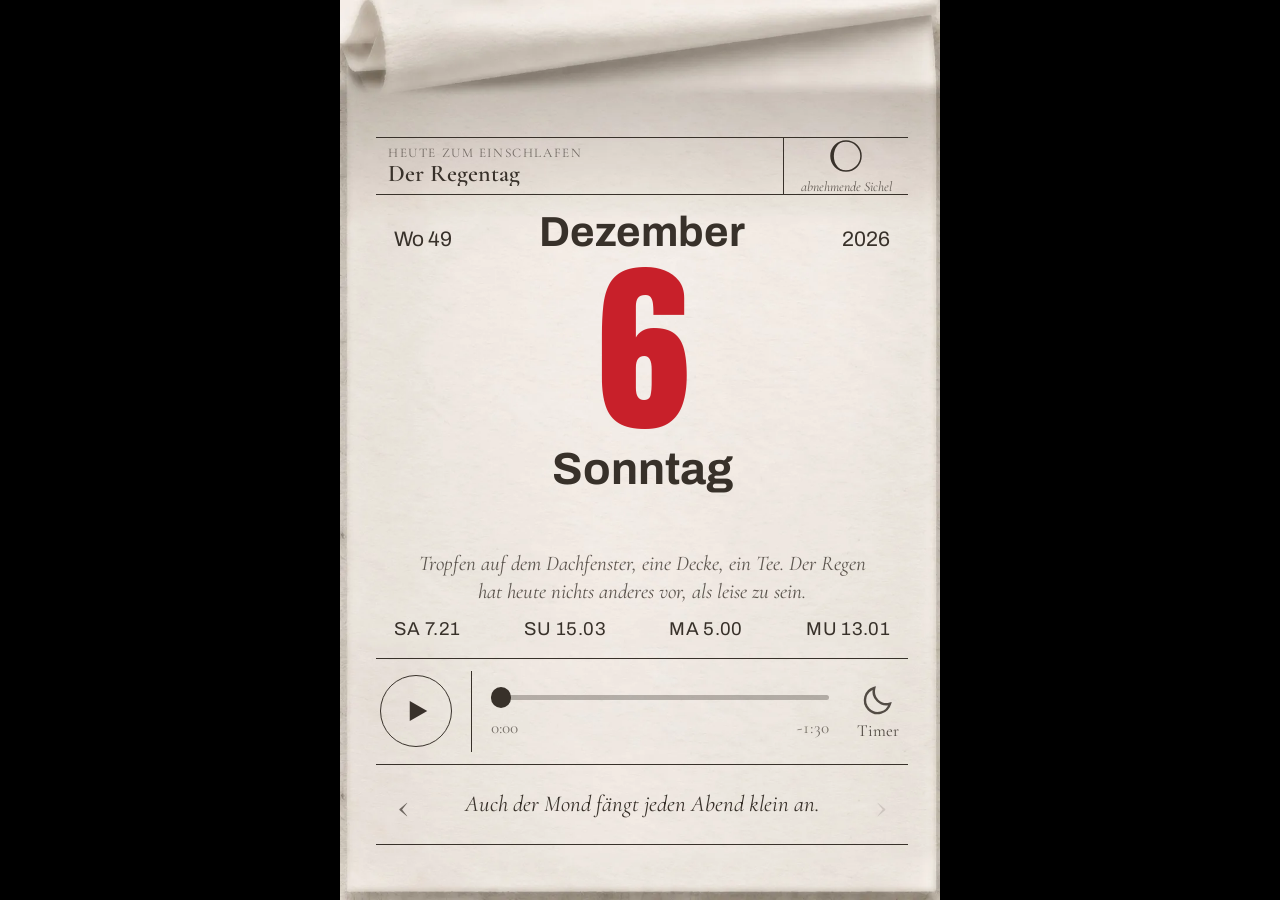
==== commit 6df07cdb: "Schriftgröße in Kopfzeile reduziert - .label: 2.8cqw → 2.2cqw - .story: 5cqw → 4cqw  Co-Authored-By:" ====
--- a/index.html
+++ b/index.html
@@ -69,8 +69,8 @@
     display:grid;grid-template-columns:1fr 23.5%;
   }
   .head .title{display:flex;flex-direction:column;justify-content:center;padding-left:2cqw;min-width:0}
-  .label{font-size:2.8cqw;letter-spacing:.12em;text-transform:uppercase;opacity:.65}
-  .story{font-size:5cqw;font-weight:600;line-height:1.05;white-space:nowrap;overflow:hidden;text-overflow:ellipsis}
+  .label{font-size:2.2cqw;letter-spacing:.12em;text-transform:uppercase;opacity:.65}
+  .story{font-size:4cqw;font-weight:600;line-height:1.05;white-space:nowrap;overflow:hidden;text-overflow:ellipsis}
   .head .date{border-left:1px solid var(--ink);display:flex;flex-direction:column;align-items:center;justify-content:center;line-height:.9}
   .head .date svg{width:6cqw;height:6cqw}
   .moonname{font-size:2.3cqw;font-style:italic;opacity:.75;margin-top:.8cqw;text-align:center;line-height:1.1}
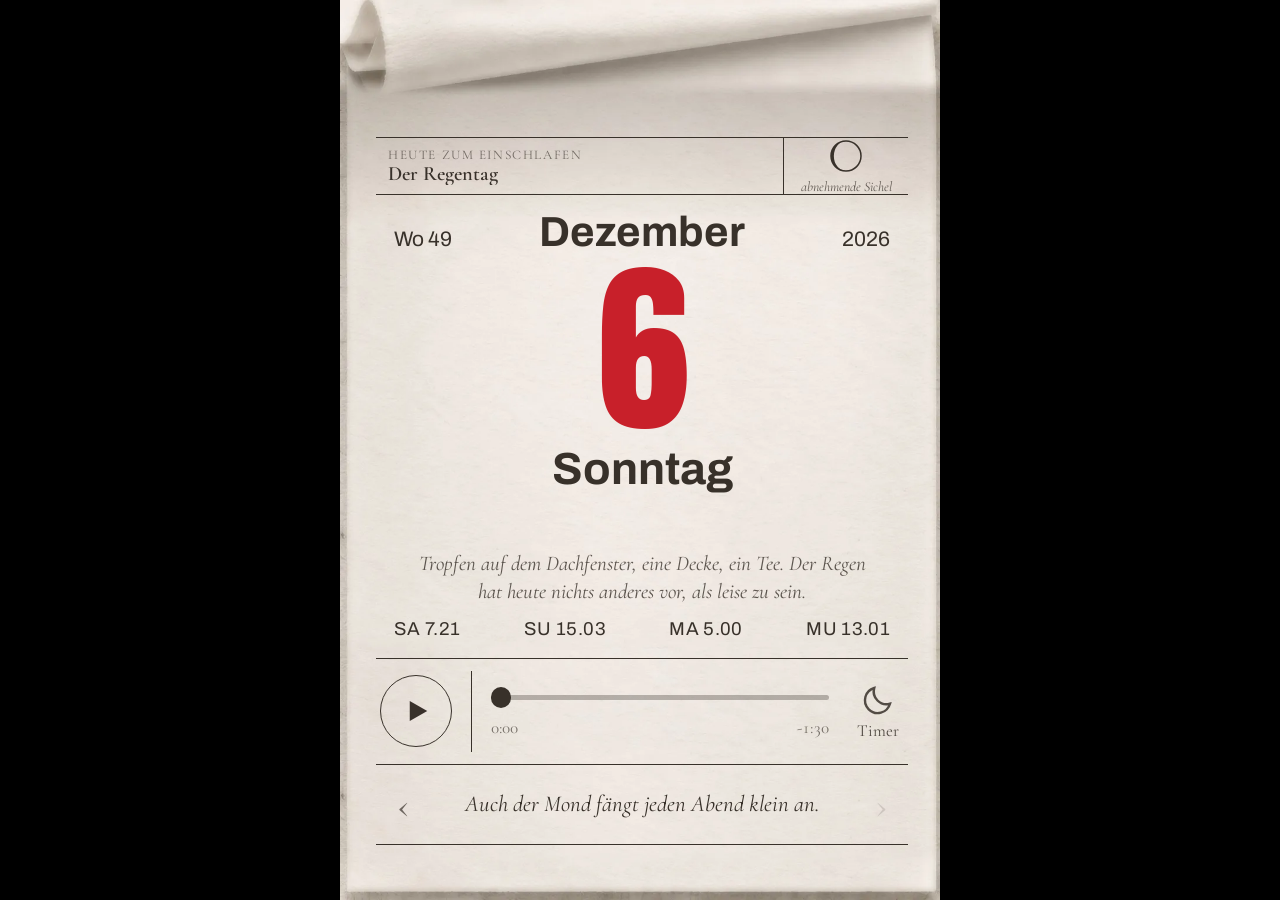
==== commit 2befdbb4: "Story-Titel weiter verkleinert, Umlaute nicht mehr abgeschnitten - .story: 4cqw → 3.4cqw, line-heigh" ====
--- a/index.html
+++ b/index.html
@@ -70,7 +70,7 @@
   }
   .head .title{display:flex;flex-direction:column;justify-content:center;padding-left:2cqw;min-width:0}
   .label{font-size:2.2cqw;letter-spacing:.12em;text-transform:uppercase;opacity:.65}
-  .story{font-size:4cqw;font-weight:600;line-height:1.05;white-space:nowrap;overflow:hidden;text-overflow:ellipsis}
+  .story{font-size:3.4cqw;font-weight:600;line-height:1.1;white-space:nowrap;overflow:hidden;text-overflow:ellipsis}
   .head .date{border-left:1px solid var(--ink);display:flex;flex-direction:column;align-items:center;justify-content:center;line-height:.9}
   .head .date svg{width:6cqw;height:6cqw}
   .moonname{font-size:2.3cqw;font-style:italic;opacity:.75;margin-top:.8cqw;text-align:center;line-height:1.1}
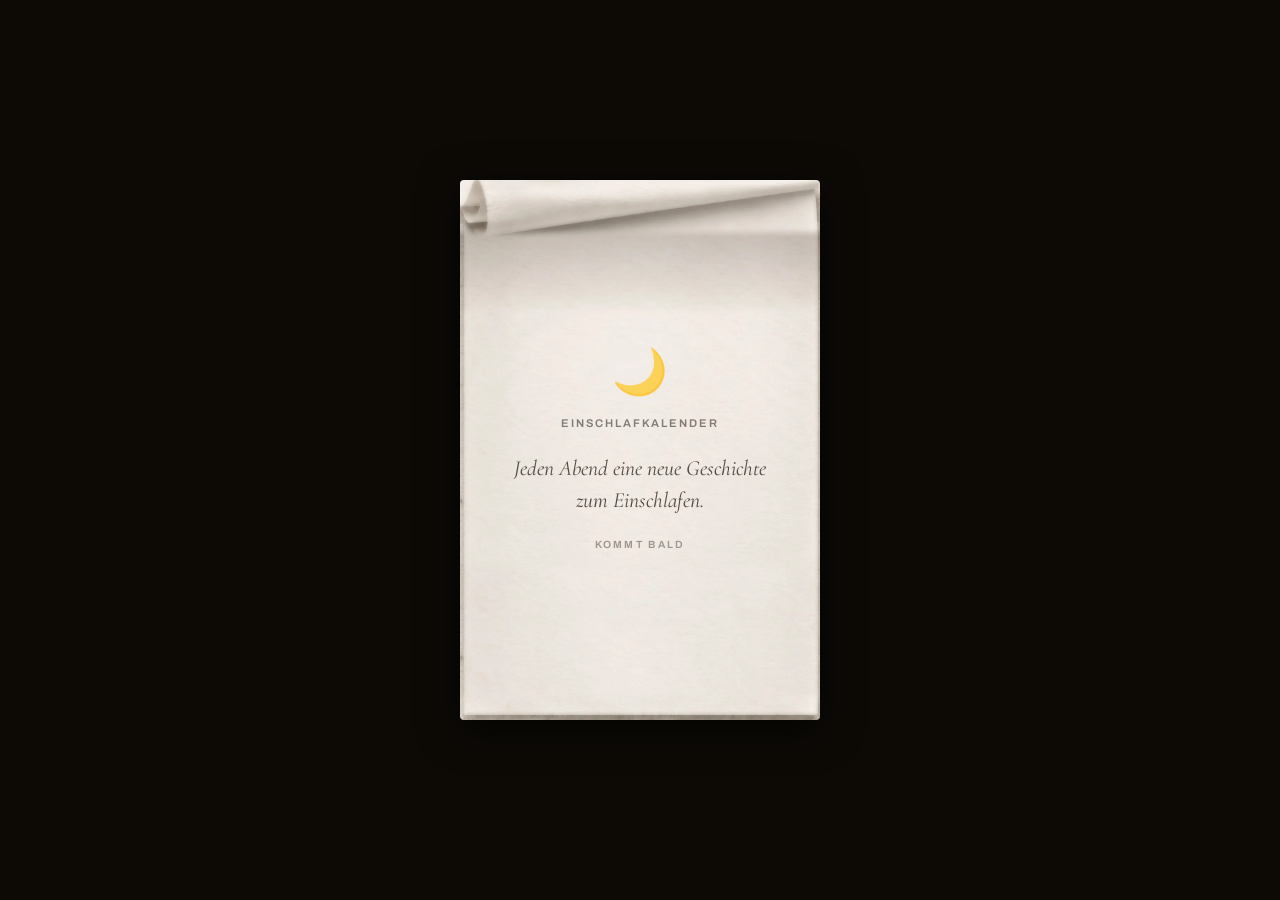
==== commit e9116d3d: "In-Konstruktion-Seite als index.html, Widget gesichert - index.html: schlichte Coming-soon-Seite mit" ====
--- a/index.html
+++ b/index.html
@@ -1,537 +1,79 @@
 <!doctype html>
 <html lang="de">
 <head>
-<meta charset="utf-8">
-<meta name="viewport" content="width=device-width, initial-scale=1, viewport-fit=cover">
-<meta name="theme-color" content="#000000">
-<title>Schlaf Kalender</title>
-<link rel="preconnect" href="https://fonts.googleapis.com">
-<link href="https://fonts.googleapis.com/css2?family=Anton&family=Archivo:wght@400;600;700&family=Cormorant+Garamond:ital,wght@0,400;0,600;1,400&display=swap" rel="stylesheet">
-<style>
-  /* =========================================================
-     EINSTELLUNGEN
-     --sheet-image: hier dein Hintergrundbild eintragen, z. B.
-       --sheet-image: url("img/blatt.jpg");
-     Am besten eine Version NUR mit Papier + eingerollter Ecke,
-     ohne gezeichnete Linien/Player – die macht die Seite selbst.
-     ========================================================= */
-  :root{
-    --ink:#38312a;
-    --ink-soft:rgba(56,49,42,.32);
-    --red:#c8202a;      /* Sonn- und Feiertage */
-    --paper:#f3efe8;
-    --sheet-image:url("assets/blatt.webp");  /* oder: url("img/blatt.jpg") */
-    --dim-delay:10;      /* Sekunden bis zum Abdunkeln */
-  }
-  *{box-sizing:border-box;margin:0;padding:0}
-  html,body{height:100%;background:#000}
-  body{
-    display:flex;align-items:center;justify-content:center;
-    font-family:"Cormorant Garamond",Georgia,serif;color:var(--ink);
-    overflow:hidden;-webkit-tap-highlight-color:transparent;
-    -webkit-user-select:none;user-select:none;
-  }
-  button{font:inherit;color:inherit;background:none;border:0;cursor:pointer}
+  <meta charset="utf-8">
+  <meta name="viewport" content="width=device-width, initial-scale=1">
+  <title>Einschlafkalender – kommt bald</title>
+  <meta name="robots" content="noindex">
+  <link rel="preconnect" href="https://fonts.googleapis.com">
+  <link href="https://fonts.googleapis.com/css2?family=Cormorant+Garamond:ital,wght@0,400;1,400&family=Archivo:wght@400;600&display=swap" rel="stylesheet">
+  <style>
+    *, *::before, *::after { box-sizing: border-box; margin: 0; padding: 0; }
 
-  /* ---------- Blatt (2:3, wie das Hintergrundbild) ---------- */
-  .sheet{
-    position:relative;aspect-ratio:2/3;
-    height:min(100svh,150vw);
-    container-type:inline-size;
-  }
-  .page{
-    position:absolute;inset:0;
-    background:var(--sheet-image),var(--paper);
-    background-size:100% 100%;background-position:center;
-    box-shadow:0 0 60px rgba(0,0,0,.6);
-    overflow:hidden;
-  }
-  /* eingerollte Ecke oben (nur Platzhalter, entfällt mit eigenem Bild) */
-  .curl{
-    position:absolute;left:0;right:0;top:0;height:6.5%;
-    background:linear-gradient(to bottom,#f2ebdf 0%,#e6dccb 55%,#cfc3ae 100%);
-    box-shadow:0 .6cqw 1.4cqw rgba(0,0,0,.18);
-    border-bottom-right-radius:60% 100%;
-  }
-  .curl::before{
-    content:"";position:absolute;left:0;top:0;width:7%;height:150%;
-    border-radius:0 0 50% 50%;
-    background:radial-gradient(circle at 60% 40%,#f5efe4,#d4c8b3 70%);
-    box-shadow:.4cqw .6cqw 1cqw rgba(0,0,0,.2);
-  }
-  .has-image .curl{display:none}
+    body {
+      min-height: 100svh;
+      background: #0d0a06;
+      display: flex;
+      align-items: center;
+      justify-content: center;
+      padding: 2rem;
+    }
 
+    .card {
+      background: url("assets/blatt.webp") center / cover no-repeat;
+      width: min(360px, 100%);
+      aspect-ratio: 2 / 3;
+      border-radius: 4px;
+      box-shadow: 0 8px 40px rgba(0,0,0,.7);
+      display: flex;
+      flex-direction: column;
+      align-items: center;
+      justify-content: center;
+      gap: 1.4rem;
+      padding: 2.5rem;
+      text-align: center;
+      color: #38312a;
+    }
 
-  /* ---------- Kopf: Titel | Tageszahl ---------- */
-  .head{
-    position:absolute;top:15.2%;height:6.45%;left:6%;right:5.3%;
-    border-top:1px solid var(--ink);border-bottom:1px solid var(--ink);
-    display:grid;grid-template-columns:1fr 23.5%;
-  }
-  .head .title{display:flex;flex-direction:column;justify-content:center;padding-left:2cqw;min-width:0}
-  .label{font-size:2.2cqw;letter-spacing:.12em;text-transform:uppercase;opacity:.65}
-  .story{font-size:3.4cqw;font-weight:600;line-height:1.1;white-space:nowrap;overflow:hidden;text-overflow:ellipsis}
-  .head .date{border-left:1px solid var(--ink);display:flex;flex-direction:column;align-items:center;justify-content:center;line-height:.9}
-  .head .date svg{width:6cqw;height:6cqw}
-  .moonname{font-size:2.3cqw;font-style:italic;opacity:.75;margin-top:.8cqw;text-align:center;line-height:1.1}
+    .moon {
+      font-size: 2.8rem;
+      line-height: 1;
+      opacity: .75;
+    }
 
-  /* ---------- Mittelfläche: Abreißkalender-Datum ---------- */
-  .body{
-    position:absolute;top:21.6%;bottom:26.9%;left:6%;right:5.3%;
-    padding:2.5cqw 3cqw 3.2cqw;overflow:hidden;display:flex;flex-direction:column;align-items:center;
-    text-align:center;font-family:"Archivo","Helvetica Neue",Arial,sans-serif;
-  }
-  .body > *{flex-shrink:0}
-  .toprow{width:100%;display:grid;grid-template-columns:1fr auto 1fr;align-items:baseline;font-size:3.5cqw}
-  .toprow span:first-child{text-align:left}
-  .toprow span:last-child{text-align:right}
-  .monthlong{font-size:7cqw;font-weight:700}
-  .bignum{
-    font-family:"Anton","Oswald","Arial Narrow",Impact,sans-serif;font-weight:400;
-    font-size:31cqw;line-height:.98;letter-spacing:-.01em;margin:.5cqw 0 0;
-  }
-  .rot .bignum{color:var(--red)}
-  .bigday{font-size:7.5cqw;font-weight:700;margin-top:.5cqw}
-  .feiertag{font-size:3.4cqw;font-weight:600;margin-top:.6cqw}
-  .feiertag:empty{display:none}
-  .teaser{font-family:"Cormorant Garamond",Georgia,serif;font-size:3.5cqw;line-height:1.35;font-style:italic;opacity:.8;margin-top:auto;padding-top:1.5cqw;max-width:76cqw;
-    display:-webkit-box;-webkit-line-clamp:3;-webkit-box-orient:vertical;overflow:hidden}
-  .astro{width:100%;display:flex;justify-content:space-between;font-size:3.1cqw;margin-top:2cqw;letter-spacing:.02em}
+    h1 {
+      font-family: "Archivo", sans-serif;
+      font-size: 0.7rem;
+      font-weight: 600;
+      letter-spacing: .18em;
+      text-transform: uppercase;
+      opacity: .6;
+    }
 
-  /* ---------- Player ---------- */
-  .player{
-    position:absolute;top:73.1%;height:11.9%;left:6%;right:5.3%;
-    border-top:1px solid var(--ink);border-bottom:1px solid var(--ink);
-    display:grid;grid-template-columns:auto 1px 1fr auto;align-items:center;gap:0 3.2cqw;
-  }
-  .play{
-    width:12cqw;height:12cqw;border:1.5px solid var(--ink);border-radius:50%;
-    display:grid;place-items:center;margin-left:.6cqw;
-  }
-  .play svg{width:5cqw;height:5cqw;fill:var(--ink)}
-  .divider{align-self:stretch;margin:2cqw 0;background:var(--ink)}
-  .track{display:flex;flex-direction:column;gap:1.2cqw}
-  .times{display:flex;justify-content:space-between;font-size:2.8cqw;opacity:.65;font-variant-numeric:tabular-nums}
-  input[type=range]{
-    -webkit-appearance:none;appearance:none;width:100%;height:4cqw;background:transparent;cursor:pointer;
-    --p:0%;
-  }
-  input[type=range]::-webkit-slider-runnable-track{
-    height:.8cqw;border-radius:1cqw;
-    background:linear-gradient(to right,var(--ink) var(--p),var(--ink-soft) var(--p));
-  }
-  input[type=range]::-moz-range-track{height:.8cqw;border-radius:1cqw;background:var(--ink-soft)}
-  input[type=range]::-moz-range-progress{height:.8cqw;border-radius:1cqw;background:var(--ink)}
-  input[type=range]::-webkit-slider-thumb{
-    -webkit-appearance:none;width:3.4cqw;height:3.4cqw;border-radius:50%;background:var(--ink);margin-top:-1.3cqw;border:0;
-  }
-  input[type=range]::-moz-range-thumb{width:3.4cqw;height:3.4cqw;border-radius:50%;background:var(--ink);border:0}
-  .timer{
-    display:flex;flex-direction:column;align-items:center;gap:.4cqw;min-width:10cqw;
-    font-size:2.8cqw;opacity:.85;
-  }
-  .timer svg{width:6cqw;height:6cqw;fill:none;stroke:var(--ink);stroke-width:1.6}
-  .timer.on svg{fill:var(--ink)}
+    p {
+      font-family: "Cormorant Garamond", Georgia, serif;
+      font-size: 1.35rem;
+      font-style: italic;
+      line-height: 1.5;
+      opacity: .85;
+    }
 
-  /* ---------- Fuß: morgen ---------- */
-  .foot{
-    position:absolute;top:85%;height:8.9%;left:6%;right:5.3%;
-    border-bottom:1px solid var(--ink);
-    display:grid;grid-template-columns:9cqw 1fr 9cqw;align-items:center;text-align:center;
-  }
-  .foot .spruch{font-size:3.8cqw;line-height:1.25;font-style:italic;padding:0 1cqw;
-    display:-webkit-box;-webkit-line-clamp:2;-webkit-box-orient:vertical;overflow:hidden}
-  .foot button{font-size:7cqw;line-height:1;opacity:.7;height:100%}
-  .foot button:disabled{opacity:.15;cursor:default}
-
-  /* ---------- Abreißen ---------- */
-  .page.tear{animation:tear .75s cubic-bezier(.5,0,.75,0) forwards;transform-origin:0 0;z-index:5}
-  @keyframes tear{
-    30%{transform:rotate(-4deg)}
-    to{transform:translate(-15%,-115%) rotate(-18deg);opacity:.2}
-  }
-  .page.enter .body,.page.enter .head,.page.enter .foot{animation:enter .5s ease-out}
-  @keyframes enter{from{opacity:0}}
-
-  /* ---------- Nacht-Overlay (statt Displayhelligkeit) ---------- */
-  .night{
-    position:fixed;inset:0;background:#000;opacity:0;pointer-events:none;z-index:20;
-    transition:opacity .6s ease;
-  }
-  .night.on{opacity:1;pointer-events:auto;transition:opacity 4s ease}
-</style>
+    .soon {
+      font-family: "Archivo", sans-serif;
+      font-size: 0.65rem;
+      font-weight: 600;
+      letter-spacing: .22em;
+      text-transform: uppercase;
+      opacity: .45;
+    }
+  </style>
 </head>
 <body>
-
-<main class="sheet" id="sheet">
-  <div class="page" id="page">
-    <div class="curl"></div>
-
-
-    <header class="head">
-      <div class="title">
-        <span class="label">Heute zum Einschlafen</span>
-        <h2 class="story" id="storyTitle"></h2>
-      </div>
-      <div class="date" id="moonCell" title="">
-        <svg viewBox="-12 -12 24 24" id="moonIcon"></svg>
-        <span class="moonname" id="moonName"></span>
-      </div>
-    </header>
-
-    <section class="body">
-      <div class="toprow">
-        <span id="kw"></span>
-        <span class="monthlong" id="monthLong"></span>
-        <span id="year"></span>
-      </div>
-      <h1 class="bignum" id="bigNum"></h1>
-      <p class="bigday" id="bigDay"></p>
-      <p class="feiertag" id="feiertag"></p>
-      <p class="teaser" id="teaser"></p>
-      <div class="astro" title="Sonnenaufgang · Sonnenuntergang · Mondaufgang · Monduntergang (Hamburg)">
-        <span>SA <span id="sa"></span></span><span>SU <span id="su"></span></span>
-        <span>MA <span id="ma"></span></span><span>MU <span id="mu"></span></span>
-      </div>
-    </section>
-
-    <section class="player">
-      <button class="play" id="playBtn" aria-label="Abspielen">
-        <svg viewBox="0 0 24 24" id="playIcon"><path d="M7 4l14 8-14 8z"/></svg>
-      </button>
-      <span class="divider"></span>
-      <div class="track">
-        <input type="range" id="seek" min="0" max="1000" value="0" aria-label="Position">
-        <div class="times"><span id="tCur">0:00</span><span id="tRest">-0:00</span></div>
-      </div>
-      <button class="timer" id="timerBtn" aria-label="Schlaftimer">
-        <svg viewBox="0 0 24 24"><path d="M20 14.5A8.5 8.5 0 0 1 9.5 4a8.5 8.5 0 1 0 10.5 10.5z"/></svg>
-        <span id="timerLabel">Timer</span>
-      </button>
-    </section>
-
-    <footer class="foot">
-      <button id="prevBtn" aria-label="Vorheriger Tag">‹</button>
-      <span class="spruch" id="spruch"></span>
-      <button id="nextBtn" aria-label="Nächster Tag">›</button>
-    </footer>
+  <div class="card">
+    <div class="moon">🌙</div>
+    <h1>Einschlafkalender</h1>
+    <p>Jeden Abend eine neue Geschichte zum Einschlafen.</p>
+    <span class="soon">Kommt bald</span>
   </div>
-</main>
-
-<div class="night" id="night" aria-hidden="true"></div>
-<audio id="audio" preload="metadata"></audio>
-
-<script>
-/* =========================================================
-   GESCHICHTEN – später aus JSON laden (z. B. fetch('stories.json'))
-   audio: Pfad zur MP3. null = Demo-Rauschen zum Testen.
-   Platzhaltertexte – durch echte Einschlaftexte ersetzen.
-   ========================================================= */
-const STORIES = [
-  { title:"Die Berghütte", teaser:"Draußen liegt Schnee auf den Tannen, drinnen knackt das Holz im Ofen. Heute Nacht hat die Hütte nur einen Gast.", audio:null },
-  { title:"Das Baumhaus",  teaser:"Zwölf Sprossen bis nach oben. Die Blätter rascheln, und irgendwo zwischen den Ästen wartet ein Abend, der nicht enden muss.", audio:null },
-  { title:"Die Zugreise",  teaser:"Das Rattern der Schienen, ein Fenster voller Lichter, die vorbeiziehen. Niemand muss aussteigen, bevor es hell wird.", audio:null },
-  { title:"Der Regentag",  teaser:"Tropfen auf dem Dachfenster, eine Decke, ein Tee. Der Regen hat heute nichts anderes vor, als leise zu sein.", audio:null },
-];
-
-/* Spruch des Tages – Platzhalter, durch eigene Sprüche ersetzen */
-const SPRUECHE = [
-  "Der Tag darf jetzt gehen. Er hat genug getan.",
-  "Was heute liegen blieb, wartet geduldig bis morgen.",
-  "Augen zu. Den Rest erledigt die Nacht.",
-  "Auch der Mond fängt jeden Abend klein an.",
-  "Leise ist auch eine Art, glücklich zu sein.",
-  "Morgen ist ein neues Blatt.",
-  "Die Sterne haben keine Eile. Du auch nicht.",
-];
-
-/* ---------- Feiertage (Hamburg / bundesweit) ---------- */
-function easter(y){
-  const a=y%19,b=Math.floor(y/100),c=y%100,d=Math.floor(b/4),e=b%4,f=Math.floor((b+8)/25),
-        g=Math.floor((b-f+1)/3),h=(19*a+b-d-g+15)%30,i=Math.floor(c/4),k=c%4,
-        l=(32+2*e+2*i-h-k)%7,m=Math.floor((a+11*h+22*l)/451),
-        mo=Math.floor((h+l-7*m+114)/31),da=((h+l-7*m+114)%31)+1;
-  return new Date(y,mo-1,da);
-}
-function feiertag(d){
-  const y=d.getFullYear(), key=(d.getMonth()+1)+'-'+d.getDate();
-  const fix={'1-1':'Neujahr','5-1':'Tag der Arbeit','10-3':'Tag der Deutschen Einheit',
-             '10-31':'Reformationstag','12-25':'1. Weihnachtstag','12-26':'2. Weihnachtstag'};
-  if(fix[key]) return fix[key];
-  const o=easter(y), diff=Math.round((startOfDay(d)-o)/864e5);
-  return ({'-2':'Karfreitag','0':'Ostersonntag','1':'Ostermontag','39':'Christi Himmelfahrt',
-           '49':'Pfingstsonntag','50':'Pfingstmontag'})[diff] || '';
-}
-
-/* ---------- Sonne & Mond (Auf-/Untergang) ---------- */
-const ORT = { lat:53.55, lng:9.99 };   // Hamburg – hier anpassen
-const rad=Math.PI/180, dayMs=864e5, J1970=2440588, J2000=2451545, obl=rad*23.4397;
-const toDays = d => d.valueOf()/dayMs - .5 + J1970 - J2000;
-const fromJ = j => new Date((j + .5 - J1970)*dayMs);
-const ra  = (l,b) => Math.atan2(Math.sin(l)*Math.cos(obl) - Math.tan(b)*Math.sin(obl), Math.cos(l));
-const dec = (l,b) => Math.asin(Math.sin(b)*Math.cos(obl) + Math.cos(b)*Math.sin(obl)*Math.sin(l));
-function sunTimes(date){
-  const lw=rad*-ORT.lng, phi=rad*ORT.lat, J0=.0009;
-  const d=toDays(new Date(date.getFullYear(),date.getMonth(),date.getDate(),12));
-  const n=Math.round(d-J0-lw/(2*Math.PI));
-  const tr=(Ht)=>J0+(Ht+lw)/(2*Math.PI)+n;
-  const ds=tr(0), M=rad*(357.5291+.98560028*ds);
-  const L=M+rad*(1.9148*Math.sin(M)+.02*Math.sin(2*M)+.0003*Math.sin(3*M))+rad*102.9372+Math.PI;
-  const dc=dec(L,0), jt=(x)=>J2000+x+.0053*Math.sin(M)-.0069*Math.sin(2*L);
-  const w=Math.acos((Math.sin(-.833*rad)-Math.sin(phi)*Math.sin(dc))/(Math.cos(phi)*Math.cos(dc)));
-  const Jnoon=jt(ds), Jset=jt(tr(w));
-  return { rise:fromJ(Jnoon-(Jset-Jnoon)), set:fromJ(Jset) };
-}
-function moonAlt(date){
-  const lw=rad*-ORT.lng, phi=rad*ORT.lat, d=toDays(date);
-  const L=rad*(218.316+13.176396*d), M=rad*(134.963+13.064993*d), F=rad*(93.272+13.22935*d);
-  const l=L+rad*6.289*Math.sin(M), b=rad*5.128*Math.sin(F);
-  const H=rad*(280.16+360.9856235*d)-lw-ra(l,b), dc=dec(l,b);
-  let h=Math.asin(Math.sin(phi)*Math.sin(dc)+Math.cos(phi)*Math.cos(dc)*Math.cos(H));
-  return h + rad*.017/Math.tan(h+rad*10.26/(h+rad*5.10));
-}
-function moonTimes(date){
-  const t=new Date(date.getFullYear(),date.getMonth(),date.getDate()).getTime();
-  const hAt=x=>moonAlt(new Date(t+x*3600e3))-.133*rad;
-  let h0=hAt(0), rise=null, set=null;
-  for(let i=1;i<=24;i+=2){
-    const h1=hAt(i), h2=hAt(i+1), a=(h0+h2)/2-h1, b=(h2-h0)/2, xe=-b/(2*a), ye=(a*xe+b)*xe+h1, D=b*b-4*a*h1;
-    let roots=0, x1=0, x2=0;
-    if(D>=0){ const dx=Math.sqrt(D)/(Math.abs(a)*2); x1=xe-dx; x2=xe+dx;
-      if(Math.abs(x1)<=1) roots++; if(Math.abs(x2)<=1) roots++; if(x1<-1) x1=x2; }
-    if(roots===1){ if(h0<0) rise=i+x1; else set=i+x1; }
-    else if(roots===2){ rise=i+(ye<0?x2:x1); set=i+(ye<0?x1:x2); }
-    if(rise!==null && set!==null) break;
-    h0=h2;
-  }
-  return { rise: rise===null?null:new Date(t+rise*3600e3), set: set===null?null:new Date(t+set*3600e3) };
-}
-const hm = d => d && !isNaN(d) ? d.getHours()+'.'+String(d.getMinutes()).padStart(2,'0') : '–';
-function isoWeek(d){
-  const t=new Date(Date.UTC(d.getFullYear(),d.getMonth(),d.getDate()));
-  const day=t.getUTCDay()||7; t.setUTCDate(t.getUTCDate()+4-day);
-  return Math.ceil(((t-Date.UTC(t.getUTCFullYear(),0,1))/864e5+1)/7);
-}
-
-/* ---------- Helfer ---------- */
-const $ = id => document.getElementById(id);
-const audio = $('audio'), page = $('page'), night = $('night');
-const DIM_DELAY = parseFloat(getComputedStyle(document.documentElement).getPropertyValue('--dim-delay')) * 1000 || 10000;
-
-const startOfDay = d => new Date(d.getFullYear(), d.getMonth(), d.getDate());
-const addDays = (d,n) => new Date(d.getFullYear(), d.getMonth(), d.getDate()+n);
-const dayOfYear = d => Math.round((startOfDay(d) - new Date(d.getFullYear(),0,1)) / 864e5);
-const storyFor = d => STORIES[dayOfYear(d) % STORIES.length];
-const fmt = s => { if(!isFinite(s)) s=0; s=Math.max(0,Math.floor(s)); return Math.floor(s/60)+':'+String(s%60).padStart(2,'0'); };
-
-const TODAY = startOfDay(new Date());
-// Zum Testen: ?tag=2026-12-24
-const param = new URLSearchParams(location.search).get('tag');
-let current = param && !isNaN(new Date(param)) ? startOfDay(new Date(param+'T00:00')) : TODAY;
-let maxDay = current > TODAY ? current : TODAY;
-
-/* ---------- Mondphase ---------- */
-function moonPhase(d){
-  const ref = Date.UTC(2000,0,6,18,14), syn = 29.530588853;
-  const days = (d.getTime() + 12*3600e3 - ref) / 864e5;
-  return ((days % syn) + syn) % syn / syn;     // 0 = Neumond, .5 = Vollmond
-}
-function moonName(p){
-  if(p<.03||p>.97) return 'Neumond';
-  if(p<.22) return 'zunehmende Sichel';
-  if(p<.28) return 'erstes Viertel';
-  if(p<.47) return 'zunehmender Mond';
-  if(p<.53) return 'Vollmond';
-  if(p<.72) return 'abnehmender Mond';
-  if(p<.78) return 'letztes Viertel';
-  return 'abnehmende Sichel';
-}
-function drawMoon(p){
-  const r = 10, k = Math.cos(p*2*Math.PI), rx = Math.abs(k)*r, waxing = p < .5;
-  const outer = waxing ? 1 : 0;
-  const inner = waxing ? (k>0?0:1) : (k>0?1:0);
-  const lit = `M0,${-r} A${r},${r} 0 0 ${outer} 0,${r} A${rx},${r} 0 0 ${inner} 0,${-r}Z`;
-  $('moonIcon').innerHTML =
-    `<circle r="${r}" fill="none" stroke="var(--ink)" stroke-width="1"/>` +
-    (p<.03||p>.97 ? '' : `<path d="${lit}" fill="var(--ink)"/>`);
-}
-
-/* ---------- Seite befüllen ---------- */
-function render(){
-  const s = storyFor(current);
-  $('storyTitle').textContent = s.title;
-  $('year').textContent = current.getFullYear();
-  $('monthLong').textContent = current.toLocaleDateString('de-DE',{month:'long'});
-  $('bigNum').textContent = current.getDate();
-  $('bigDay').textContent = current.toLocaleDateString('de-DE',{weekday:'long'});
-  $('teaser').textContent = s.teaser;
-  const ft = feiertag(current);
-  $('feiertag').textContent = ft;
-  page.classList.toggle('rot', current.getDay()===0 || !!ft);
-  $('spruch').textContent = SPRUECHE[dayOfYear(current) % SPRUECHE.length];
-  const p = moonPhase(current); drawMoon(p); $('moonName').textContent = moonName(p);
-  $('kw').textContent = 'Wo ' + isoWeek(current);
-  const sun = sunTimes(current), moon = moonTimes(current);
-  $('sa').textContent = hm(sun.rise); $('su').textContent = hm(sun.set);
-  $('ma').textContent = hm(moon.rise); $('mu').textContent = hm(moon.set);
-  $('nextBtn').disabled = current >= maxDay;
-  document.title = s.title + ' · Schlaf Kalender';
-
-  fitDate();
-  stopPlayback();
-  audio.src = s.audio || demoAudio();
-  setMediaSession(s);
-}
-
-/* ---------- Tageszahl automatisch so groß wie möglich, ohne über die Linien zu laufen ---------- */
-function fitDate(){
-  const body = page.querySelector('.body'), num = $('bigNum');
-  num.style.fontSize = '';
-  let size = parseFloat(getComputedStyle(num).fontSize), guard = 60;
-  while(body.scrollHeight > body.clientHeight + 1 && guard--){
-    size *= .96; num.style.fontSize = size + 'px';
-  }
-}
-addEventListener('resize', fitDate);
-if(document.fonts) document.fonts.ready.then(fitDate);
-
-/* ---------- Abreißen / Tag wechseln ---------- */
-let busy = false;
-function goTo(delta){
-  const target = addDays(current, delta);
-  if(busy || target > maxDay) return;
-  busy = true;
-  if(delta > 0){
-    const torn = page.cloneNode(true);
-    torn.removeAttribute('id');
-    torn.querySelectorAll('[id]').forEach(n => n.removeAttribute('id'));
-    page.after(torn);
-    current = target; render();
-    torn.classList.add('tear');
-    torn.addEventListener('animationend', () => { torn.remove(); busy = false; }, {once:true});
-  } else {
-    current = target; render();
-    page.classList.remove('enter'); void page.offsetWidth; page.classList.add('enter');
-    setTimeout(() => busy = false, 500);
-  }
-}
-$('nextBtn').onclick = () => goTo(1);
-$('prevBtn').onclick = () => goTo(-1);
-document.addEventListener('keydown', e => {
-  if(e.key==='ArrowRight') goTo(1);
-  if(e.key==='ArrowLeft') goTo(-1);
-  if(e.key===' '){ e.preventDefault(); togglePlay(); }
-});
-let tx = null;
-$('sheet').addEventListener('touchstart', e => { if(e.target.closest('input,button')) return; tx = e.touches[0].clientX; }, {passive:true});
-$('sheet').addEventListener('touchend', e => {
-  if(tx===null) return; const dx = e.changedTouches[0].clientX - tx; tx = null;
-  if(dx < -60) goTo(1); else if(dx > 60) goTo(-1);
-});
-
-/* ---------- Player ---------- */
-const PLAY = '<path d="M7 4l14 8-14 8z"/>', PAUSE = '<path d="M6 4h4v16H6zM14 4h4v16h-4z"/>';
-function togglePlay(){ audio.paused ? audio.play() : audio.pause(); }
-function stopPlayback(){ audio.pause(); clearSleep(); undim(); }
-$('playBtn').onclick = togglePlay;
-
-audio.addEventListener('play', () => {
-  $('playIcon').innerHTML = PAUSE; $('playBtn').setAttribute('aria-label','Pause');
-  audio.volume = 1; scheduleDim(); armSleep();
-});
-audio.addEventListener('pause', () => {
-  $('playIcon').innerHTML = PLAY; $('playBtn').setAttribute('aria-label','Abspielen');
-  clearTimeout(dimT); clearSleepTick();
-});
-audio.addEventListener('ended', () => { audio.currentTime = 0; });
-audio.addEventListener('timeupdate', updateTime);
-audio.addEventListener('loadedmetadata', updateTime);
-
-const seek = $('seek'); let seeking = false;
-seek.addEventListener('input', () => { seeking = true; seek.style.setProperty('--p', seek.value/10+'%'); });
-seek.addEventListener('change', () => {
-  if(isFinite(audio.duration)) audio.currentTime = seek.value/1000 * audio.duration;
-  seeking = false;
-});
-function updateTime(){
-  const d = audio.duration, c = audio.currentTime;
-  $('tCur').textContent = fmt(c);
-  $('tRest').textContent = '-' + fmt((d||0) - c);
-  if(!seeking && isFinite(d) && d>0){ seek.value = c/d*1000; seek.style.setProperty('--p', c/d*100+'%'); }
-}
-
-/* ---------- Abdunkeln nach X Sekunden Wiedergabe ---------- */
-let dimT = null;
-function scheduleDim(){ clearTimeout(dimT); dimT = setTimeout(() => { if(!audio.paused) night.classList.add('on'); }, DIM_DELAY); }
-function undim(){ clearTimeout(dimT); night.classList.remove('on'); }
-night.addEventListener('click', () => { undim(); if(!audio.paused) scheduleDim(); });
-
-/* ---------- Schlaftimer ---------- */
-const STEPS = [0,15,30,45,60]; let stepI = 0, sleepEnd = null, sleepTick = null;
-$('timerBtn').onclick = () => {
-  stepI = (stepI+1) % STEPS.length;
-  $('timerBtn').classList.toggle('on', STEPS[stepI] > 0);
-  sleepEnd = null; armSleep(); showTimer();
-};
-function armSleep(){
-  clearSleepTick();
-  if(!STEPS[stepI] || audio.paused) return;
-  if(!sleepEnd) sleepEnd = Date.now() + STEPS[stepI]*60e3;
-  sleepTick = setInterval(() => {
-    showTimer();
-    if(Date.now() >= sleepEnd){ clearSleepTick(); fadeOutAndPause(); }
-  }, 1000);
-}
-function clearSleepTick(){ clearInterval(sleepTick); sleepTick = null; }
-function clearSleep(){ clearSleepTick(); sleepEnd = null; showTimer(); }
-function showTimer(){
-  const m = STEPS[stepI];
-  if(!m){ $('timerLabel').textContent = 'Timer'; return; }
-  if(sleepEnd){ $('timerLabel').textContent = Math.ceil((sleepEnd-Date.now())/60e3) + ' min'; }
-  else $('timerLabel').textContent = m + ' min';
-}
-function fadeOutAndPause(){
-  // iOS ignoriert audio.volume – dort wird einfach pausiert
-  const start = audio.volume, t0 = Date.now(), dur = 20000;
-  const f = setInterval(() => {
-    const k = 1 - (Date.now()-t0)/dur;
-    if(k <= 0 || audio.paused){ clearInterval(f); audio.pause(); audio.volume = start; sleepEnd = null; showTimer(); return; }
-    audio.volume = Math.max(0, start*k);
-  }, 200);
-}
-
-/* ---------- Sperrbildschirm (Media Session) ---------- */
-function setMediaSession(s){
-  if(!('mediaSession' in navigator)) return;
-  navigator.mediaSession.metadata = new MediaMetadata({ title:s.title, artist:'Jens Salsa', album:'Schlaf Kalender' });
-  navigator.mediaSession.setActionHandler('play', () => audio.play());
-  navigator.mediaSession.setActionHandler('pause', () => audio.pause());
-}
-
-/* ---------- Demo-Audio: leises braunes Rauschen, 90 s ---------- */
-let demoURL = null;
-function demoAudio(){
-  if(demoURL) return demoURL;
-  const sr = 22050, n = sr*90, buf = new ArrayBuffer(44 + n*2), v = new DataView(buf);
-  const str = (o,s) => [...s].forEach((c,i) => v.setUint8(o+i, c.charCodeAt(0)));
-  str(0,'RIFF'); v.setUint32(4,36+n*2,true); str(8,'WAVE'); str(12,'fmt ');
-  v.setUint32(16,16,true); v.setUint16(20,1,true); v.setUint16(22,1,true);
-  v.setUint32(24,sr,true); v.setUint32(28,sr*2,true); v.setUint16(32,2,true); v.setUint16(34,16,true);
-  str(36,'data'); v.setUint32(40,n*2,true);
-  let last = 0; const fade = sr*2;
-  for(let i=0;i<n;i++){
-    last = (last + .02*(Math.random()*2-1)) / 1.02;
-    const env = Math.min(1, i/fade, (n-i)/fade);
-    v.setInt16(44+i*2, Math.max(-1,Math.min(1,last*3.5)) * env * 0x7fff * .45, true);
-  }
-  return demoURL = URL.createObjectURL(new Blob([buf],{type:'audio/wav'}));
-}
-
-/* ---------- Eigenes Hintergrundbild erkennen ---------- */
-if(!getComputedStyle(document.documentElement).getPropertyValue('--sheet-image').includes('svg+xml'))
-  document.body.classList.add('has-image');
-
-render();
-</script>
 </body>
 </html>
